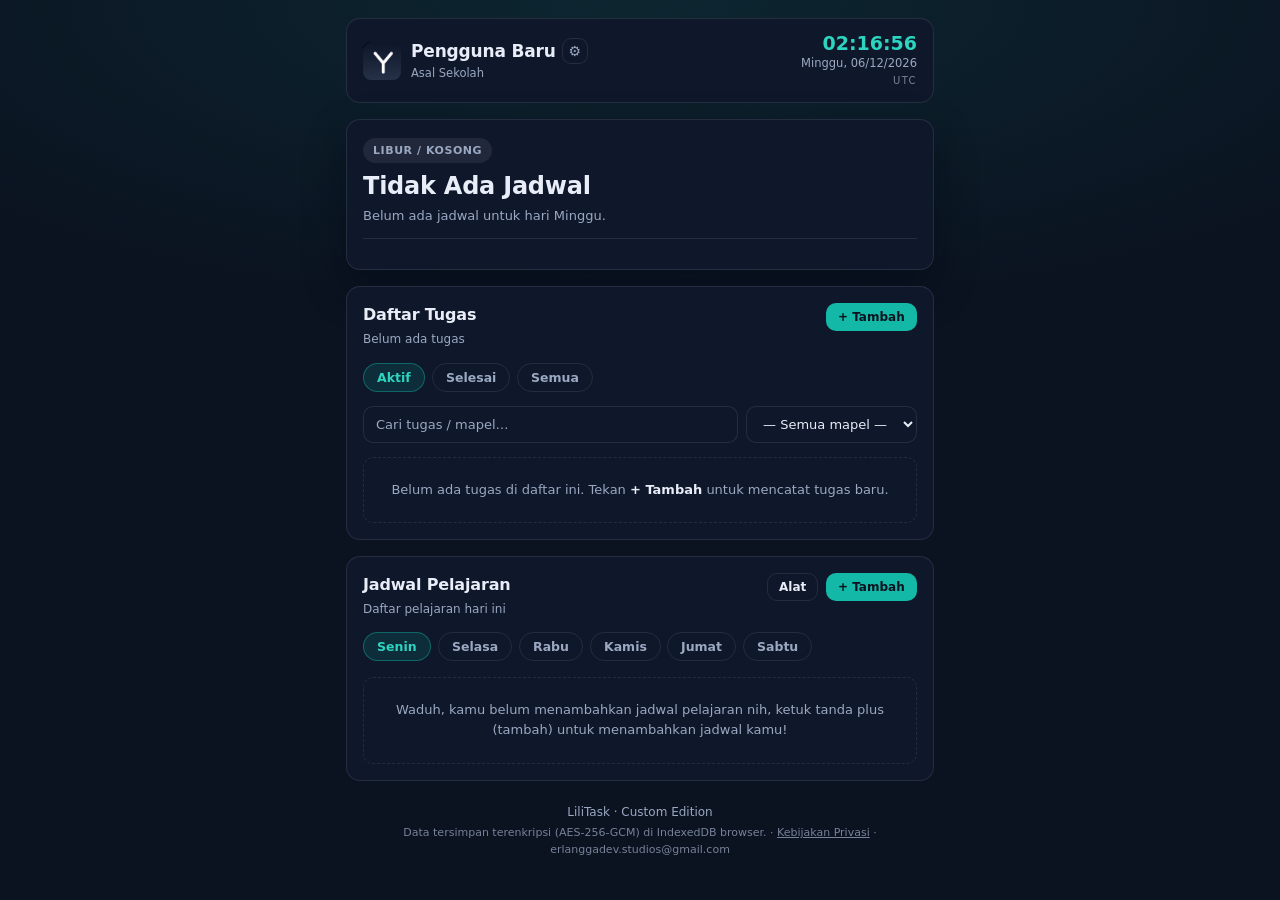
==== index.html @ 2e94e80c "Tema & ikon kustom: fix stacking wallpaper, race editor crop, simpan dim; kontak email resmi - Wallp" ====
<!DOCTYPE html>
<html lang="id">
  <head>
    <meta charset="UTF-8" />
    <meta name="viewport" content="width=device-width, initial-scale=1.0" />
    <meta name="theme-color" content="#0f172a" />
    <meta http-equiv="Content-Security-Policy" content="default-src 'self'; script-src 'self'; style-src 'self' 'unsafe-inline' https://fonts.googleapis.com; font-src https://fonts.gstatic.com; img-src 'self' data: blob:; connect-src 'self' https://generativelanguage.googleapis.com https://worldtimeapi.org; base-uri 'self'; form-action 'none'; frame-ancestors 'none'; object-src 'none'; upgrade-insecure-requests" />
    <title>YourTask — Aplikasi Jadwal & Tugas</title>
    <meta
      name="description"
      content="YourTask: aplikasi jadwal pelajaran dan pencatat tugas dengan deteksi KBM real-time WIB dan sinkronisasi deadline otomatis."
    />
    <link rel="preconnect" href="https://fonts.googleapis.com" />
    <link rel="preconnect" href="https://fonts.gstatic.com" crossorigin />
    <link
      href="https://fonts.googleapis.com/css2?family=Plus+Jakarta+Sans:wght@500;600;700;800&family=Inter:wght@400;500;600&display=swap"
      rel="stylesheet"
    />
    <link rel="stylesheet" href="style.css" />
    <link rel="icon" type="image/png" href="icon.png" />
    <link rel="shortcut icon" type="image/png" href="icon.png" />
    <link rel="apple-touch-icon" href="icon.png" />
    <link rel="manifest" href="manifest.json" />
    <meta property="og:type" content="website" />
    <meta property="og:site_name" content="YourTask" />
    <meta property="og:title" content="YourTask — Jadwal & Tugas Sekolah" />
    <meta property="og:description" content="Jadwal pelajaran, countdown KBM real-time, alarm deadline otomatis. Data terenkripsi di perangkatmu — tanpa akun, tanpa iklan." />
    <meta property="og:url" content="https://ryzenrfor-spec.github.io/YourTask/" />
    <meta property="og:image" content="https://ryzenrfor-spec.github.io/YourTask/icon-512.png" />
    <meta name="twitter:card" content="summary" />
    <meta name="apple-mobile-web-app-capable" content="yes" />
    <meta name="apple-mobile-web-app-status-bar-style" content="black-translucent" />
    <meta name="apple-mobile-web-app-title" content="YourTask" />
    
  </head>
  <body>
    <!-- Layer wallpaper kustom (tema) — paling belakang, di bawah seluruh UI -->
    <div id="wallpaper-layer" aria-hidden="true"></div>
    <div class="app-shell">
      <!-- ============ HEADER ============ -->
      <header class="app-header">
        <div class="brand">
          <img src="icon.png" alt="Logo" id="brand-icon" class="brand-mark" style="object-fit: cover; border-radius: 8px;" />
          <div class="brand-text">
            <div style="display: flex; align-items: center; gap: 6px;">
              <h1 id="display-username">Memuat...</h1>
              <button id="btn-edit-user" class="icon-btn" style="width: 26px; height: 26px; font-size: 14px;" aria-label="Edit Profil">⚙️</button>
            </div>
            <p id="display-sekolah">Asal Sekolah</p>
          </div>
        </div>
        <div class="clock" aria-live="polite">
          <span id="jam-realtime" class="clock-time">--:--:--</span>
          <span id="hari-realtime" class="clock-day">Memuat&hellip;</span>
          <span class="clock-zone" id="clock-zone">WIB</span>
        </div>
      </header>

      <main>
        <!-- ============ STATUS KBM ============ -->
        <section id="card-status" class="status-card" aria-labelledby="status-label">
          <div class="status-top">
            <span id="status-label" class="status-badge">Status KBM</span>
            <span id="status-jam-ke" class="status-jamke"></span>
          </div>
          <h2 id="status-mapel" class="status-mapel">Memuat status&hellip;</h2>
          <p id="status-detail" class="status-detail">Menyinkronkan waktu&hellip;</p>
          <div class="progress-wrap" id="progress-wrap" hidden>
            <div class="progress-track"><div class="progress-fill" id="progress-fill"></div></div>
            <span class="progress-text" id="progress-text"></span>
          </div>
          <p id="status-berikutnya" class="status-next"></p>
        </section>

        <!-- ============ NOTIFIKASI DEADLINE 24 JAM ============ -->
        <section id="banner-notifikasi" class="alert-banner" role="status" hidden>
          <span class="alert-icon" aria-hidden="true">!</span>
          <div class="alert-body">
            <strong>Deadline mendekat <span style="white-space:nowrap;">(&lt;&nbsp;24&nbsp;jam)</span></strong>
            <p id="banner-teks"></p>
          </div>
          <button type="button" id="btn-izin-notif" class="btn btn-ghost btn-sm">Aktifkan Notifikasi</button>
        </section>

        <!-- ============ PERINGATAN KONTEKS TIDAK AMAN (HTTP) ============ -->
        <section id="banner-insecure" class="alert-banner" role="alert" hidden>
          <span class="alert-icon" aria-hidden="true">!</span>
          <div class="alert-body">
            <strong>Koneksi tidak aman (HTTP)</strong>
            <p>Enkripsi data &amp; notifikasi latar belakang butuh HTTPS. Buka lewat https:// agar data tetap terlindungi.</p>
          </div>
        </section>

        <!-- ============ TUGAS ============ -->
        <section class="panel" aria-labelledby="judul-tugas">
          <div class="panel-head">
            <div>
              <h2 id="judul-tugas">Daftar Tugas</h2>
              <p id="ringkasan-tugas" class="panel-sub">Belum ada tugas</p>
            </div>
            <button type="button" id="btn-buka-modal" class="btn btn-primary btn-sm">+ Tambah</button>
          </div>
          <div class="filter-row" role="group" aria-label="Filter tugas">
            <button type="button" class="chip is-active" data-filter="aktif">Aktif</button>
            <button type="button" class="chip" data-filter="selesai">Selesai</button>
            <button type="button" class="chip" data-filter="semua">Semua</button>
          </div>
          <div class="filter-row" style="margin-top: 8px; gap: 8px;">
            <input type="search" id="cari-tugas" placeholder="Cari tugas / mapel…" style="flex: 1; min-width: 0;" />
            <select id="filter-mapel" style="flex: 0 0 auto; max-width: 45%;">
              <option value="semua">— Semua mapel —</option>
            </select>
          </div>
          <ul id="daftar-tugas" class="task-list"></ul>
          <p id="tugas-kosong" class="empty-state">Belum ada tugas di daftar ini. Tekan <strong>+ Tambah</strong> untuk mencatat tugas baru.</p>
        </section>

        <!-- ============ JADWAL HARI INI ============ -->
        <section class="panel" aria-labelledby="judul-jadwal">
          <div class="panel-head">
            <div>
              <h2 id="judul-jadwal">Jadwal Pelajaran</h2>
              <p class="panel-sub">Daftar pelajaran hari ini</p>
            </div>
            <button type="button" id="btn-tambah-jadwal" class="btn btn-primary btn-sm">+ Tambah</button>
          </div>
          <div class="day-tabs" id="tab-hari" role="tablist" aria-label="Pilih hari"></div>
          <ul id="daftar-jadwal" class="schedule-list"></ul>
          
          <p id="jadwal-kosong" class="empty-state" hidden>
            Waduh, kamu belum menambahkan jadwal pelajaran nih, ketuk tanda plus (tambah) untuk menambahkan jadwal kamu!
          </p>
        </section>
      </main>

      <footer class="app-footer">
        <p>LiliTask &middot; Custom Edition</p>
        <p class="footer-sub">Data tersimpan terenkripsi (AES-256-GCM) di IndexedDB browser. · <a href="privacy.html" style="color:inherit;">Kebijakan Privasi</a> · erlanggadev.studios@gmail.com</p>
      </footer>
    </div>

    <!-- ============ MODAL TAMBAH / EDIT TUGAS ============ -->
    <div class="modal-overlay" id="modal-overlay" hidden role="dialog" aria-modal="true">
      <div class="modal" role="document">
        <div class="modal-head">
          <h2 id="modal-title">Tambah Tugas</h2>
          <button type="button" id="btn-tutup-modal" class="icon-btn">&times;</button>
        </div>
        <form id="form-tugas" novalidate>
          <div class="field">
            <label for="input-mapel">Mata Pelajaran</label>
            <select id="input-mapel" name="mapel" required>
              <option value="">— Pilih mata pelajaran —</option>
            </select>
            <p class="hint">Deadline dihitung otomatis dari jadwal berdasarkan mapel ini.</p>
          </div>
          <div class="field">
            <label for="input-detail">Detail Tugas</label>
            <input type="text" id="input-detail" maxlength="140" placeholder="Contoh: Halaman 45 nomor 1-10" required />
          </div>
          <div class="field">
            <label for="input-berulang">Pengulangan</label>
            <select id="input-berulang">
              <option value="tidak">Tidak berulang</option>
              <option value="mingguan">Berulang mingguan</option>
              <option value="hari_ini">Hanya hari ini</option>
            </select>
            <p class="hint">Mingguan: saat ditandai selesai, deadline otomatis pindah ke pekan berikutnya.</p>
          </div>
          <div class="field">
            <span class="label-static">Deadline (otomatis)</span>
            <div class="deadline-preview" id="preview-deadline">Pilih mapel untuk melihat deadline.</div>
          </div>
          <p id="form-error" class="form-error" role="alert" hidden></p>
          <div class="modal-actions">
            <button type="button" id="btn-batal" class="btn btn-ghost">Batal</button>
            <button type="submit" id="btn-submit-tugas" class="btn btn-primary">Simpan Tugas</button>
          </div>
        </form>
      </div>
    </div>

    <!-- ============ MODAL EDIT PROFIL & PENGATURAN ============ -->
    <div class="modal-overlay" id="modal-profil" hidden>
      <div class="modal">
          <div class="modal-head">
              <h2>Profil & Pengaturan</h2>
              <button type="button" id="btn-tutup-profil" class="icon-btn">&times;</button>
          </div>
          <form id="form-profil">
              <div class="field">
                  <label for="input-username">Nama Pengguna</label>
                  <input type="text" id="input-username" required />
              </div>
              <div class="field">
                  <label for="input-sekolah">Asal Sekolah</label>
                  <input type="text" id="input-sekolah" required />
              </div>
              <div class="field">
                  <label for="input-timezone">Zona Waktu (jadwal sekolah)</label>
                  <select id="input-timezone">
                      <option value="auto">Otomatis (ikuti perangkat)</option>
                      <option value="Asia/Jakarta">Asia/Jakarta (WIB)</option>
                      <option value="Asia/Pontianak">Asia/Pontianak (WIB)</option>
                      <option value="Asia/Makassar">Asia/Makassar (WITA)</option>
                      <option value="Asia/Jayapura">Asia/Jayapura (WIT)</option>
                      <option value="Asia/Kuala_Lumpur">Asia/Kuala_Lumpur</option>
                      <option value="Asia/Singapore">Asia/Singapore</option>
                      <option value="Asia/Bangkok">Asia/Bangkok</option>
                      <option value="Asia/Manila">Asia/Manila</option>
                      <option value="Asia/Kolkata">Asia/Kolkata</option>
                      <option value="Asia/Dubai">Asia/Dubai</option>
                      <option value="Asia/Tokyo">Asia/Tokyo</option>
                      <option value="Asia/Seoul">Asia/Seoul</option>
                      <option value="Asia/Shanghai">Asia/Shanghai</option>
                      <option value="Australia/Sydney">Australia/Sydney</option>
                      <option value="Europe/London">Europe/London</option>
                      <option value="Europe/Berlin">Europe/Berlin</option>
                      <option value="America/New_York">America/New_York</option>
                      <option value="America/Los_Angeles">America/Los_Angeles</option>
                      <option value="UTC">UTC</option>
                  </select>
                  <p class="hint">Menentukan jam masuk, status KBM &amp; deadline. "Otomatis" memakai zona perangkatmu.</p>
              </div>
            
            <hr style="border: 0; border-top: 1px dashed var(--line); margin: 20px 0 10px;">
            
            <div class="field">
              <label>Tema — Wallpaper</label>
              <div id="tema-preset-grid" class="preset-grid" style="margin-bottom: 8px;"></div>
              <button type="button" id="btn-tema-galeri" class="btn btn-ghost" style="width: 100%; height: 38px; font-size: 12px; margin-top: 4px;">🖼️ Dari Galeri…</button>
              <input type="file" id="input-tema-galeri" accept="image/*" style="display: none;">
              <div id="tema-editor-wrap" hidden style="margin-top: 10px;">
                <div id="tema-crop-stage" class="crop-stage"><img class="crop-img" alt=""></div>
                <div class="crop-actions">
                  <input type="range" id="tema-zoom-range" min="100" max="400" value="100" aria-label="Zoom wallpaper">
                  <button type="button" id="tema-dim-turun" class="theme-mini-btn">Gelap −</button>
                  <button type="button" id="tema-dim-naik" class="theme-mini-btn">Gelap +</button>
                </div>
                <div style="display: flex; gap: 8px; margin-top: 8px;">
                  <button type="button" id="tema-terapkan" class="btn btn-primary" style="flex: 1; height: 38px; font-size: 13px;">Terapkan Wallpaper</button>
                  <button type="button" id="tema-batal" class="btn btn-ghost" style="height: 38px; font-size: 13px;">Batal</button>
                </div>
              </div>
            </div>
            
            <div class="field">
              <label>Tema — Warna Aksen</label>
              <div style="display: flex; gap: 8px; align-items: center;">
                <div id="tema-warna-grid" class="preset-grid" style="flex: 1; grid-template-columns: repeat(5, 1fr);"></div>
              </div>
              <label for="tema-warna-input" class="hint" style="display: flex; align-items: center; gap: 8px; margin-top: 8px; cursor: pointer;">
                <input type="color" id="tema-warna-input" value="#14b8a6" style="width: 34px; height: 30px; padding: 0; border: 1px solid var(--line); border-radius: 8px; background: var(--navy-700); cursor: pointer;"> Warna kustom…
              </label>
            </div>

            <div class="field">
              <label>Ikon Aplikasi (dalam app)</label>
              <div class="icon-picker-row">
                <div id="ikon-preview" class="icon-preview">Y</div>
                <div style="flex: 1; min-width: 0;">
                  <label for="input-ikon-galeri" class="theme-mini-btn" style="display: inline-flex; align-items: center; cursor: pointer;">🎨 Pilih Gambar…</label>
                  <input type="file" id="input-ikon-galeri" accept="image/*" style="display: none;">
                  <button type="button" id="btn-ikon-reset" class="theme-mini-btn danger" style="margin-left: 6px;">Reset</button>
                </div>
              </div>
              <div id="ikon-editor-wrap" hidden style="margin-top: 10px;">
                <div id="ikon-crop-stage" class="crop-stage crop-square"><img class="crop-img" alt=""></div>
                <div class="crop-actions">
                  <input type="range" id="ikon-zoom-range" min="100" max="400" value="100" aria-label="Zoom ikon">
                </div>
                <div style="display: flex; gap: 8px; margin-top: 8px;">
                  <button type="button" id="ikon-terapkan" class="btn btn-primary" style="flex: 1; height: 38px; font-size: 13px;">Terapkan Ikon</button>
                  <button type="button" id="ikon-batal" class="btn btn-ghost" style="height: 38px; font-size: 13px;">Batal</button>
                </div>
              </div>
              <p class="hint" style="margin-top: 8px;">Ikon ini tampil di header dalam app (ikon launcher HP mengikuti instalasi).</p>
            </div>

            <hr style="border: 0; border-top: 1px dashed var(--line); margin: 20px 0 10px;">
            
            <div class="field" style="margin-bottom: 0;">
                <label>Data Aplikasi (Backup/Restore)</label>
                  <div style="display: flex; gap: 10px; margin-top: 6px;">
                      <button type="button" id="btn-backup-data" class="btn btn-ghost" style="flex: 1; font-size: 12px; height: 38px;">📥 Backup</button>
                      <label for="input-restore-data" class="btn btn-ghost" style="flex: 1; font-size: 12px; height: 38px; text-align: center; cursor: pointer; margin: 0; display: inline-flex; align-items: center; justify-content: center;">📤 Restore</label>
                      <input type="file" id="input-restore-data" accept=".json" style="display: none;">
                  </div>
                  <input type="text" id="input-backup-nama" maxlength="60" placeholder="Nama file (opsional) — kosongkan = otomatis tanggal" style="width: 100%; margin-top: 10px;" />
                  <p class="hint" style="margin-top: 8px;">Backup jadwal dan tugasmu dalam format .json</p>
              </div>

              <div class="field" style="margin-top: 14px;">
                  <label>Zona Berbahaya</label>
                  <button type="button" id="btn-hapus-jadwal" class="btn btn-ghost" style="width: 100%; height: 38px; font-size: 12px; color: #fda4a4; border-color: rgba(253, 164, 164, 0.4);">🗑️ Hapus Semua Data Jadwal</button>
                  <p class="hint" style="margin-top: 8px;">Menghapus seluruh jadwal (semua hari). Tugas tidak ikut terhapus.</p>
              </div>

              <div class="modal-actions" style="margin-top: 24px;">
                  <button type="button" id="btn-batal-profil" class="btn btn-ghost">Batal</button>
                  <button type="submit" class="btn btn-primary">Simpan Profil</button>
              </div>
          </form>
      </div>
    </div>

    <!-- ============ MODAL TAMBAH JADWAL ============ -->
    <div class="modal-overlay" id="modal-jadwal-form" hidden>
      <div class="modal">
          <div class="modal-head">
              <h2>Tambah Jadwal</h2>
              <button type="button" id="btn-tutup-jadwal" class="icon-btn">&times;</button>
          </div>
          <form id="form-tambah-jadwal">
              <div class="field">
                  <label for="input-jadwal-hari">Hari</label>
                  <select id="input-jadwal-hari" required>
                      <option value="0">Minggu</option>
                      <option value="1">Senin</option>
                      <option value="2">Selasa</option>
                      <option value="3">Rabu</option>
                      <option value="4">Kamis</option>
                      <option value="5">Jumat</option>
                      <option value="6">Sabtu</option>
                  </select>
              </div>
              <div style="display: flex; gap: 10px; margin-bottom: 14px;">
                  <div class="field" style="flex: 1; margin-bottom: 0;">
                      <label for="input-jadwal-mulai">Mulai (WIB)</label>
                      <input type="time" id="input-jadwal-mulai" required />
                  </div>
                  <div class="field" style="flex: 1; margin-bottom: 0;">
                      <label for="input-jadwal-selesai">Selesai (WIB)</label>
                      <input type="time" id="input-jadwal-selesai" required />
                  </div>
              </div>
              <div class="field">
                  <label for="input-jadwal-mapel">Mata Pelajaran / Kegiatan</label>
                  <input type="text" id="input-jadwal-mapel" placeholder="Contoh: Matematika" required />
              </div>
              <div class="field">
                  <label for="input-jadwal-tipe">Tipe</label>
                  <select id="input-jadwal-tipe" required>
                      <option value="pelajaran">Pelajaran</option>
                      <option value="istirahat">Istirahat</option>
                      <option value="upacara">Upacara</option>
                      <option value="berseri">Lainnya</option>
                  </select>
              </div>
              <div class="field">
                  <label for="input-jadwal-jamke">Urutan Jam Pelajaran (Jam Ke-)</label>
                  <select id="input-jadwal-jamke" required>
                      <option value="">— Pilih Jam Ke (1-25) —</option>
                  </select>
                  <p class="hint">Range 1-25, wajib diisi, tidak boleh 0 atau duplikat di hari yang sama.</p>
              </div>
              <div class="modal-actions">
                  <button type="button" id="btn-batal-jadwal" class="btn btn-ghost">Batal</button>
                  <button type="submit" class="btn btn-primary">Simpan Jadwal</button>
              </div>
          </form>
      </div>
    </div>

    <!-- ============ MODAL AKSI JADWAL (EDIT / DELETE) ============ -->
    <div class="modal-overlay" id="modal-jadwal-aksi" hidden>
      <div class="modal" style="max-width: 320px;">
        <div class="modal-head">
          <h2>Pilih Aksi Jadwal</h2>
          <button type="button" id="btn-tutup-aksi" class="icon-btn">&times;</button>
        </div>
        <div style="display: flex; flex-direction: column; gap: 10px;">
          <button type="button" id="btn-aksi-edit" class="btn btn-ghost" style="justify-content: flex-start; padding: 12px 16px;">✏️ Edit Jadwal</button>
          <button type="button" id="btn-aksi-hapus" class="btn btn-ghost" style="justify-content: flex-start; padding: 12px 16px; color: #fda4a4; border-color: rgba(253, 164, 164, 0.4);">🗑️ Delete</button>
        </div>
      </div>
    </div>

    <!-- ============ MODAL EDIT JADWAL ============ -->
    <div class="modal-overlay" id="modal-jadwal-edit" hidden>
      <div class="modal">
          <div class="modal-head">
              <h2>Edit Jadwal</h2>
              <button type="button" id="btn-tutup-edit-jadwal" class="icon-btn">&times;</button>
          </div>
          <form id="form-edit-jadwal">
              <div style="display: flex; gap: 10px; margin-bottom: 14px;">
                  <div class="field" style="flex: 1; margin-bottom: 0;">
                      <label for="input-edit-mulai">Mulai (WIB)</label>
                      <input type="time" id="input-edit-mulai" required />
                  </div>
                  <div class="field" style="flex: 1; margin-bottom: 0;">
                      <label for="input-edit-selesai">Selesai (WIB)</label>
                      <input type="time" id="input-edit-selesai" required />
                  </div>
              </div>
              <div class="field">
                  <label for="input-edit-mapel">Mata Pelajaran / Kegiatan</label>
                  <input type="text" id="input-edit-mapel" placeholder="Contoh: Matematika" required />
              </div>
              <div class="field">
                  <label for="input-edit-tipe">Tipe</label>
                  <select id="input-edit-tipe" required>
                      <option value="pelajaran">Pelajaran</option>
                      <option value="istirahat">Istirahat</option>
                      <option value="upacara">Upacara</option>
                      <option value="berseri">Lainnya</option>
                  </select>
              </div>
              <div class="field">
                  <label for="input-edit-jamke">Urutan Jam Pelajaran (Jam Ke-)</label>
                  <select id="input-edit-jamke" required>
                      <option value="">— Pilih Jam Ke (1-100) —</option>
                  </select>
                  <p class="hint">Range 1-100, wajib diisi, tidak boleh 0 atau duplikat di hari yang sama.</p>
              </div>
              <div class="modal-actions">
                  <button type="button" id="btn-batal-edit-jadwal" class="btn btn-ghost">Batal</button>
                  <button type="submit" class="btn btn-primary">Simpan Perubahan</button>
              </div>
          </form>
      </div>
    </div>

    <div id="toast" class="toast" role="status" aria-live="polite" hidden></div>

    <script src="script.js"></script>
  </body>
</html>
---- style.css ----
:root {
  --navy-900: #0b1220; --navy-800: #0f172a; --navy-700: #16203a; --navy-600: #1e2a47;
  --teal-500: rgb(var(--accent-rgb)); --teal-400: #2dd4bf; --teal-soft: rgba(var(--accent-rgb), 0.14);
  --amber-500: #f59e0b; --amber-soft: rgba(245, 158, 11, 0.14);
  --accent-rgb: 20, 184, 166; /* aksen kustom (RGB) — di-override lewat tema */
  --text: #e8edf7; --text-muted: #9aa8c2; --line: rgba(232, 237, 247, 0.1);
  --radius: 14px; --radius-sm: 10px; --shadow: 0 18px 40px rgba(3, 7, 18, 0.45);
  --font-heading: "Plus Jakarta Sans", system-ui, sans-serif;
  --font-body: "Inter", system-ui, -apple-system, sans-serif;
  color-scheme: dark;
}
*, *::before, *::after { box-sizing: border-box; }
[hidden] { display: none !important; }
html { background-color: var(--navy-900); -webkit-text-size-adjust: 100%; }
body {
  margin: 0; padding: 0; min-height: 100vh;
  background-color: var(--navy-900);
  background-image: radial-gradient(120% 60% at 50% 0%, rgba(var(--accent-rgb), 0.12) 0%, rgba(11, 18, 32, 0) 60%);
  color: var(--text); font-family: var(--font-body); font-size: 15px; line-height: 1.55;
}
h1, h2, h3 { font-family: var(--font-heading); margin: 0; letter-spacing: -0.01em; }
button { font-family: inherit; }
.sr-only { position: absolute; width: 1px; height: 1px; padding: 0; margin: -1px; overflow: hidden; clip: rect(0, 0, 0, 0); white-space: nowrap; border: 0; }

.app-shell { width: 100%; max-width: 620px; margin: 0 auto; padding: 18px 16px 40px; display: flex; flex-direction: column; gap: 16px; }
main { display: flex; flex-direction: column; gap: 16px; }

.app-header { display: flex; align-items: center; justify-content: space-between; gap: 12px; padding: 14px 16px; background-color: var(--navy-800); border: 1px solid var(--line); border-radius: var(--radius); }
.brand { display: flex; align-items: center; gap: 10px; min-width: 0; }
.brand-mark { width: 38px; height: 38px; flex-shrink: 0; border-radius: 11px; object-fit: cover; }
.brand-text { min-width: 0; }
.brand-text h1 { font-size: 17px; font-weight: 800; }
.brand-text p { margin: 1px 0 0; font-size: 11.5px; color: var(--text-muted); white-space: nowrap; overflow: hidden; text-overflow: ellipsis; }

.clock { display: flex; flex-direction: column; align-items: flex-end; flex-shrink: 0; }
.clock-time { font-family: var(--font-heading); font-size: 19px; font-weight: 700; font-variant-numeric: tabular-nums; color: var(--teal-400); line-height: 1.15; }
.clock-day { font-size: 11.5px; color: var(--text-muted); }
.clock-zone { font-size: 10px; letter-spacing: 0.14em; color: var(--text-muted); opacity: 0.75; }

.status-card { padding: 18px 16px; border-radius: var(--radius); border: 1px solid var(--line); background-color: var(--navy-800); box-shadow: var(--shadow); transition: border-color 0.25s ease, background-color 0.25s ease; }
.status-card.is-active { border-color: rgba(var(--accent-rgb), 0.4); background-color: var(--navy-700); }
.status-top { display: flex; align-items: center; justify-content: space-between; gap: 10px; margin-bottom: 8px; }
.status-badge { display: inline-flex; align-items: center; gap: 7px; padding: 4px 10px; border-radius: 999px; background-color: rgba(232, 237, 247, 0.08); color: var(--text-muted); font-size: 11px; font-weight: 600; letter-spacing: 0.05em; text-transform: uppercase; }
.status-card.is-active .status-badge { background-color: var(--teal-soft); color: var(--teal-400); }
.status-card.is-active .status-badge::before { content: ""; width: 7px; height: 7px; border-radius: 50%; background-color: var(--teal-400); animation: pulse-dot 1.6s ease-in-out infinite; }
@keyframes pulse-dot { 0%, 100% { opacity: 1; transform: scale(1); } 50% { opacity: 0.35; transform: scale(0.75); } }
.status-jamke { font-size: 11.5px; color: var(--text-muted); font-variant-numeric: tabular-nums; }
.status-mapel { font-size: 24px; font-weight: 800; line-height: 1.25; text-wrap: balance; }
.status-detail { margin: 5px 0 0; font-size: 13px; color: var(--text-muted); }
.progress-wrap { margin-top: 14px; display: flex; align-items: center; gap: 10px; }
.progress-track { flex: 1; height: 6px; border-radius: 999px; background-color: rgba(232, 237, 247, 0.1); overflow: hidden; }
.progress-fill { height: 100%; width: 0%; border-radius: 999px; background-color: var(--teal-500); transition: width 0.6s ease; }
.progress-text { font-size: 11.5px; color: var(--text-muted); font-variant-numeric: tabular-nums; flex-shrink: 0; }
.status-next { margin: 12px 0 0; padding-top: 12px; border-top: 1px solid var(--line); font-size: 12.5px; color: var(--text-muted); }
.status-next strong { color: var(--text); font-weight: 600; }

.alert-banner { display: flex; align-items: center; gap: 12px; padding: 13px 14px; border-radius: var(--radius); border: 1px solid rgba(245, 158, 11, 0.36); background-color: var(--amber-soft); }
.alert-icon { width: 26px; height: 26px; flex-shrink: 0; display: flex; align-items: center; justify-content: center; border-radius: 50%; background-color: var(--amber-500); color: var(--navy-900); font-family: var(--font-heading); font-weight: 800; font-size: 15px; }
.alert-body { flex: 1; min-width: 0; }
.alert-body strong { display: block; font-size: 13px; color: var(--amber-500); }
.alert-body p { margin: 2px 0 0; font-size: 12.5px; color: var(--text); }

.panel { padding: 16px; border-radius: var(--radius); border: 1px solid var(--line); background-color: var(--navy-800); }
.panel-head { display: flex; align-items: flex-start; justify-content: space-between; gap: 12px; margin-bottom: 14px; }
.panel-head h2 { font-size: 16px; font-weight: 700; }
.panel-sub { margin: 2px 0 0; font-size: 12px; color: var(--text-muted); }
.panel-head-actions { display: flex; align-items: center; gap: 8px; flex-shrink: 0; }

.btn { display: inline-flex; align-items: center; justify-content: center; gap: 6px; padding: 9px 15px; border: 1px solid transparent; border-radius: var(--radius-sm); font-size: 13.5px; font-weight: 600; cursor: pointer; transition: transform 0.12s ease, background-color 0.18s ease, border-color 0.18s ease, color 0.18s ease; white-space: nowrap; }
.btn:active { transform: scale(0.97); }
.btn-primary { background-color: var(--teal-500); color: var(--navy-900); }
.btn-primary:hover { background-color: var(--teal-400); }
.btn-ghost { background-color: transparent; border-color: var(--line); color: var(--text); }
.btn-ghost:hover { background-color: rgba(232, 237, 247, 0.07); }
.btn-sm { padding: 6px 11px; font-size: 12px; }
.icon-btn { width: 32px; height: 32px; display: flex; align-items: center; justify-content: center; border: 1px solid var(--line); border-radius: 9px; background-color: transparent; color: var(--text-muted); font-size: 20px; line-height: 1; cursor: pointer; transition: color 0.18s ease, border-color 0.18s ease; }
.icon-btn:hover { color: var(--text); border-color: rgba(232, 237, 247, 0.28); }

.filter-row { display: flex; gap: 7px; margin-bottom: 14px; flex-wrap: wrap; }
.chip { padding: 6px 13px; border-radius: 999px; border: 1px solid var(--line); background-color: transparent; color: var(--text-muted); font-size: 12.5px; font-weight: 600; cursor: pointer; transition: all 0.18s ease; }
.chip:hover { color: var(--text); }
.chip.is-active { background-color: var(--teal-soft); border-color: rgba(var(--accent-rgb), 0.42); color: var(--teal-400); }

.task-list { list-style: none; margin: 0; padding: 0; display: flex; flex-direction: column; gap: 10px; }
.task-item { display: flex; align-items: flex-start; gap: 12px; padding: 13px; border-radius: var(--radius-sm); border: 1px solid var(--line); background-color: var(--navy-700); transition: opacity 0.4s ease, background-color 0.4s ease, border-color 0.4s ease; }
.task-item.is-urgent { border-color: rgba(245, 158, 11, 0.42); background-color: rgba(245, 158, 11, 0.07); }
.task-item.is-done { opacity: 0.5; background-color: rgba(232, 237, 247, 0.03); border-color: var(--line); }
.task-check { width: 24px; height: 24px; flex-shrink: 0; margin-top: 1px; display: flex; align-items: center; justify-content: center; border: 2px solid rgba(232, 237, 247, 0.34); border-radius: 50%; background-color: transparent; color: var(--navy-900); font-size: 13px; line-height: 1; cursor: pointer; transition: background-color 0.25s ease, border-color 0.25s ease, transform 0.18s ease; }
.task-check:hover { border-color: var(--teal-400); transform: scale(1.08); }
.task-check .tick { opacity: 0; transform: scale(0.4); transition: opacity 0.2s ease 0.05s, transform 0.2s ease 0.05s; font-weight: 700; }
.task-item.is-done .task-check { background-color: var(--teal-500); border-color: var(--teal-500); }
.task-item.is-done .task-check .tick { opacity: 1; transform: scale(1); }
.task-body { flex: 1; min-width: 0; }
.task-mapel { display: block; font-family: var(--font-heading); font-size: 14.5px; font-weight: 700; position: relative; width: fit-content; max-width: 100%; }
.task-detail { display: block; margin-top: 2px; font-size: 12.5px; color: var(--text-muted); position: relative; width: fit-content; max-width: 100%; word-break: break-word; }
.task-mapel::after, .task-detail::after { content: ""; position: absolute; left: 0; top: 52%; height: 1.6px; width: 100%; background-color: currentColor; transform: scaleX(0); transform-origin: left center; transition: transform 0.45s cubic-bezier(0.65, 0, 0.35, 1); pointer-events: none; }
.task-item.is-done .task-mapel::after, .task-item.is-done .task-detail::after { transform: scaleX(1); }
.task-item.is-done .task-detail::after { transition-delay: 0.08s; }
.task-meta { display: flex; align-items: center; gap: 6px; flex-wrap: wrap; margin-top: 8px; }
.tag { display: inline-flex; align-items: center; gap: 5px; padding: 3px 9px; border-radius: 999px; font-size: 11px; font-weight: 600; background-color: rgba(232, 237, 247, 0.08); color: var(--text-muted); white-space: nowrap; }
.tag-deadline { background-color: var(--teal-soft); color: var(--teal-400); }
.tag-urgent { background-color: var(--amber-500); color: var(--navy-900); }
.tag-done { background-color: rgba(var(--accent-rgb), 0.16); color: var(--teal-400); }
.task-delete { flex-shrink: 0; align-self: flex-start; padding: 5px 10px; border-radius: 8px; border: 1px solid var(--line); background-color: transparent; color: var(--text-muted); font-size: 11.5px; font-weight: 600; cursor: pointer; transition: color 0.18s ease, border-color 0.18s ease, background-color 0.18s ease; }
.task-delete:hover { color: #fda4a4; border-color: rgba(253, 164, 164, 0.45); background-color: rgba(253, 164, 164, 0.09); }

.empty-state { margin: 0; padding: 22px 14px; text-align: center; font-size: 13px; color: var(--text-muted); border: 1px dashed var(--line); border-radius: var(--radius-sm); }
.empty-state strong { color: var(--text); }

.day-tabs { display: flex; gap: 7px; margin-bottom: 14px; overflow-x: auto; padding-bottom: 2px; scrollbar-width: none; }
.day-tabs::-webkit-scrollbar { display: none; }
.schedule-list { list-style: none; margin: 0; padding: 0; display: flex; flex-direction: column; gap: 6px; }
.schedule-row { display: flex; align-items: center; gap: 12px; padding: 10px 12px; border-radius: var(--radius-sm); border: 1px solid transparent; background-color: rgba(232, 237, 247, 0.035); }
.schedule-row.is-now { border-color: rgba(var(--accent-rgb), 0.45); background-color: var(--teal-soft); }
.schedule-row.is-break { background-color: transparent; border-style: dashed; border-color: var(--line); }
.schedule-jam { width: 26px; flex-shrink: 0; text-align: center; font-family: var(--font-heading); font-size: 12px; font-weight: 700; color: var(--text-muted); font-variant-numeric: tabular-nums; }
.schedule-time { width: 90px; flex-shrink: 0; font-size: 12px; color: var(--text-muted); font-variant-numeric: tabular-nums; }
.schedule-mapel { flex: 1; min-width: 0; font-size: 13.5px; font-weight: 600; overflow: hidden; text-overflow: ellipsis; white-space: nowrap; }
.schedule-row.is-break .schedule-mapel, .schedule-row.is-break .schedule-time { color: var(--text-muted); font-weight: 500; font-style: italic; }
.schedule-now-tag { flex-shrink: 0; font-size: 10px; font-weight: 700; letter-spacing: 0.06em; text-transform: uppercase; color: var(--teal-400); }

.modal-overlay { position: fixed; inset: 0; z-index: 50; display: flex; align-items: flex-end; justify-content: center; padding: 16px; background-color: rgba(3, 7, 18, 0.7); backdrop-filter: blur(3px); animation: fade-in 0.3s ease; }
@media (min-width: 640px) { .modal-overlay { align-items: center; } }
@keyframes fade-in { from { opacity: 0; } to { opacity: 1; } }
.modal { width: 100%; max-width: 440px; padding: 18px; border-radius: 18px; border: 1px solid var(--line); background-color: var(--navy-800); box-shadow: var(--shadow); animation: slide-up 0.45s cubic-bezier(0.16, 1, 0.3, 1); max-height: min(88vh, 760px); overflow-y: auto; -webkit-overflow-scrolling: touch; }
@keyframes slide-up { from { opacity: 0; transform: translateY(18px); } to { opacity: 1; transform: translateY(0); } }
.modal-head { display: flex; align-items: center; justify-content: space-between; gap: 10px; margin-bottom: 16px; }
.modal-head h2 { font-size: 17px; font-weight: 700; }
.field { display: flex; flex-direction: column; gap: 6px; margin-bottom: 14px; }
.field label, .label-static { font-size: 12.5px; font-weight: 600; color: var(--text-muted); }
.field select, .field input[type="text"], .field input[type="time"] { width: 100%; padding: 11px 12px; border-radius: var(--radius-sm); border: 1px solid var(--line); background-color: var(--navy-700); color: var(--text); font-family: inherit; font-size: 14px; appearance: none; }
.field select:focus-visible, .field input[type="text"]:focus-visible, .field input[type="time"]:focus-visible { outline: 2px solid var(--teal-500); outline-offset: 1px; }
.field select { background-image: url("data:image/svg+xml,%3Csvg xmlns='http://www.w3.org/2000/svg' width='14' height='14' viewBox='0 0 24 24' fill='none' stroke='%239aa8c2' stroke-width='2.5' stroke-linecap='round'%3E%3Cpath d='m6 9 6 6 6-6'/%3E%3C/svg%3E"); background-repeat: no-repeat; background-position: right 12px center; padding-right: 34px; }
.hint { margin: 0; font-size: 11.5px; color: var(--text-muted); opacity: 0.85; }
.deadline-preview { padding: 11px 12px; border-radius: var(--radius-sm); border: 1px dashed var(--line); background-color: rgba(var(--accent-rgb), 0.06); font-size: 13px; color: var(--text-muted); }
.deadline-preview.is-filled { border-style: solid; border-color: rgba(var(--accent-rgb), 0.4); color: var(--text); }
.deadline-preview strong { color: var(--teal-400); }
.form-error { margin: 0 0 12px; padding: 9px 11px; border-radius: var(--radius-sm); background-color: rgba(253, 164, 164, 0.1); border: 1px solid rgba(253, 164, 164, 0.35); color: #fda4a4; font-size: 12.5px; }
.modal-actions { display: flex; gap: 9px; margin-top: 4px; }
.modal-actions .btn { flex: 1; }

.toast { position: fixed; left: 50%; bottom: 20px; transform: translateX(-50%); z-index: 60; max-width: calc(100% - 32px); text-align: center; padding: 10px 16px; border-radius: 999px; background-color: var(--navy-700); border: 1px solid var(--line); color: var(--text); font-size: 13px; font-weight: 500; box-shadow: var(--shadow); animation: toast-in 0.24s ease; }
@keyframes toast-in { from { opacity: 0; transform: translate(-50%, 12px); } to { opacity: 1; transform: translate(-50%, 0); } }

.app-footer { text-align: center; padding-top: 6px; }
.app-footer p { margin: 0; font-size: 12px; color: var(--text-muted); }
.footer-sub { margin-top: 3px !important; font-size: 11px !important; opacity: 0.75; }

:focus-visible { outline: 2px solid var(--teal-400); outline-offset: 2px; }
@media (prefers-reduced-motion: reduce) { *, *::before, *::after { animation-duration: 0.001ms !important; transition-duration: 0.001ms !important; } }
@media (max-width: 400px) { .status-mapel { font-size: 21px; } .schedule-time { width: 80px; font-size: 11.5px; } .brand-text p { max-width: 130px; } }

/* ===== Alat Jadwal: petunjuk format (collapsible slide) ===== */
.alat-cara { margin-top: 8px; border: 1px solid var(--line); border-radius: var(--radius-sm); background-color: rgba(var(--accent-rgb), 0.05); overflow: hidden; }
.alat-cara-btn { width: 100%; display: flex; align-items: center; justify-content: space-between; gap: 8px; padding: 10px 12px; border: 0; background: transparent; color: var(--teal-400); font-size: 12.5px; font-weight: 700; cursor: pointer; }
.alat-cara-chev { font-style: normal; transition: transform 0.4s var(--ease-out); }
.alat-cara.is-open .alat-cara-chev { transform: rotate(180deg); }
.alat-cara-body { max-height: 0; opacity: 0; overflow: hidden; transition: max-height 0.5s var(--ease-out), opacity 0.4s ease; }
.alat-cara.is-open .alat-cara-body { max-height: 340px; opacity: 1; }
.alat-cara-body ul { margin: 0; padding: 2px 12px 12px 26px; font-size: 12px; color: var(--text-muted); line-height: 1.65; }
.alat-cara-body li { margin-bottom: 6px; }
.alat-cara-body b { color: var(--text); }
.alat-cara-body code { padding: 1px 5px; border-radius: 6px; background-color: rgba(232, 237, 247, 0.08); color: var(--teal-400); font-size: 11px; }

/* ===== Animasi tombol global (ease-out: cepat → melambat) ===== */
:root { --ease-out: cubic-bezier(0.16, 1, 0.3, 1); }

.btn { will-change: transform; transition: transform 0.35s var(--ease-out), box-shadow 0.35s var(--ease-out), background-color 0.25s ease, border-color 0.25s ease, color 0.25s ease; }
.btn:hover { transform: translateY(-1px); box-shadow: 0 6px 16px rgba(3, 7, 18, 0.35); }
.btn:active { transform: scale(0.97); box-shadow: none; transition-duration: 0.08s; }

/* Kilau primary: lewat perlahan, mendarat halus */
.btn-primary { position: relative; overflow: hidden; }
.btn-primary::after { content: ""; position: absolute; top: 0; left: -80%; width: 50%; height: 100%; background: linear-gradient(105deg, transparent, rgba(255, 255, 255, 0.3), transparent); transform: skewX(-20deg); transition: left 0.55s var(--ease-out); }
.btn-primary:hover::after { left: 130%; }

.icon-btn { transition: color 0.25s ease, border-color 0.25s ease, background-color 0.25s ease, transform 0.35s var(--ease-out); }
.icon-btn:hover { transform: translateY(-1px) rotate(6deg); background-color: rgba(var(--accent-rgb), 0.08); }
.icon-btn:active { transform: scale(0.92); transition-duration: 0.08s; }

.chip { will-change: transform; transition: color 0.25s ease, border-color 0.25s ease, background-color 0.25s ease, transform 0.35s var(--ease-out); }
.chip:hover { transform: translateY(-1px); border-color: rgba(var(--accent-rgb), 0.35); }
.chip:active { transform: scale(0.95); transition-duration: 0.08s; }

/* Aktif: tumbuh mulus sampai berhenti, TANPA mantul */
.chip.is-active { animation: chip-pop 0.45s var(--ease-out); }
@keyframes chip-pop { 0% { transform: scale(0.9); opacity: 0.55; } 100% { transform: scale(1); opacity: 1; } }

/* Fokus keyboard: halo teal biar aksesibel */
.btn:focus-visible, .chip:focus-visible, .icon-btn:focus-visible { outline: none; box-shadow: 0 0 0 2px rgba(var(--accent-rgb), 0.55); }
/* ===== Pencarian & filter tugas ===== */
#cari-tugas, #filter-mapel {
  padding: 9px 12px; border-radius: 10px; border: 1px solid var(--line);
  background-color: var(--navy-800); color: var(--text);
  font-family: var(--font-body); font-size: 13px; outline: none;
  transition: border-color 0.2s ease, box-shadow 0.2s ease;
}
#cari-tugas:focus, #filter-mapel:focus { border-color: rgba(var(--accent-rgb), 0.5); box-shadow: 0 0 0 3px rgba(var(--accent-rgb), 0.12); }
#cari-tugas::placeholder { color: var(--text-muted); }
.task-body { cursor: pointer; }
.tag-repeat { background-color: rgba(96, 165, 250, 0.14); color: #93c5fd; }

/* ===================== TEMA: WALLPAPER & AKSEN KUSTOM ===================== */
/* Layer wallpaper: fixed paling belakang, di bawah seluruh UI. Tidak memancing
   reflow konten karena pointer-events none dan hanya properti visual.
   PENTING: layer dipasang di <html> (bukan body). Sebagai anak html dengan
   z-index:-1, layer tergambar DI ATAS background kanvas html tapi DI BAWAH
   body & konten — sementara sebagai anak body ia tertutup background body.
   body dibuat transparan lewat html.has-wallpaper di bawah. */
html > #wallpaper-layer {
  position: fixed; inset: 0; z-index: -1; display: none;
  background-size: cover; background-position: center; background-repeat: no-repeat;
  transform: scale(var(--wp-zoom, 1)) translate(var(--wp-x, 0%), var(--wp-y, 0%));
  transition: filter 0.3s ease;
  pointer-events: none;
}
#wallpaper-layer::after {
  /* overlay gelap untuk menaikkan kontras teks di atas wallpaper */
  content: ""; position: absolute; inset: 0;
  background-color: rgba(3, 7, 18, calc(var(--wp-dim, 0) / 100));
}

/* --- Editor crop (wallpaper & ikon) --- */
.crop-stage {
  position: relative; width: 100%; aspect-ratio: 16 / 9;
  border-radius: var(--radius-sm); overflow: hidden; touch-action: none;
  background-color: #060b16; background-image:
    linear-gradient(45deg, rgba(232, 237, 247, 0.05) 25%, transparent 25%, transparent 75%, rgba(232, 237, 247, 0.05) 75%),
    linear-gradient(45deg, rgba(232, 237, 247, 0.05) 25%, transparent 25%, transparent 75%, rgba(232, 237, 247, 0.05) 75%);
  background-size: 18px 18px; background-position: 0 0, 9px 9px;
  cursor: grab; user-select: none; -webkit-user-select: none;
}
.crop-stage:active { cursor: grabbing; }
.crop-stage.crop-square { aspect-ratio: 1 / 1; }
.crop-stage .crop-img {
  position: absolute; left: 50%; top: 50%; transform-origin: center;
  max-width: none; max-height: none; pointer-events: none;
}
.crop-stage .crop-dim {
  position: absolute; inset: 0; background-color: rgba(3, 7, 18, 0.35); pointer-events: none;
}
.crop-actions { display: flex; gap: 8px; align-items: center; margin-top: 8px; flex-wrap: wrap; }
.crop-actions input[type="range"] { flex: 1; min-width: 110px; accent-color: rgb(var(--accent-rgb)); }

/* --- Kumpulan preset tema --- */
.preset-grid { display: grid; grid-template-columns: repeat(3, 1fr); gap: 8px; }
.preset-swatch {
  height: 52px; border-radius: var(--radius-sm); border: 1px solid var(--line);
  cursor: pointer; padding: 0; position: relative; overflow: hidden;
  transition: border-color 0.2s ease, transform 0.2s ease;
}
.preset-swatch:hover { transform: translateY(-1px); }
.preset-swatch.active { border-color: var(--text); box-shadow: 0 0 0 2px rgba(232, 237, 247, 0.25); }
.preset-swatch .preset-name {
  position: absolute; left: 6px; bottom: 4px; font-size: 9.5px; font-weight: 700;
  color: #fff; text-shadow: 0 1px 3px rgba(3, 7, 18, 0.9); letter-spacing: 0.02em;
}

/* --- Preview ikon kustom (pemilih dokumen) --- */
.icon-picker-row { display: flex; align-items: center; gap: 12px; }
.icon-preview {
  width: 56px; height: 56px; border-radius: 14px; flex: 0 0 auto;
  background-color: var(--navy-700); background-size: cover; background-position: center;
  border: 1px solid var(--line); display: flex; align-items: center; justify-content: center;
  font-family: var(--font-heading); font-weight: 800; font-size: 20px; color: var(--text-muted);
  overflow: hidden;
}
.icon-preview img { width: 100%; height: 100%; object-fit: cover; display: block; }

/* --- Toolbar kecil di baris tema --- */
.theme-mini-btn {
  height: 32px; padding: 0 12px; font-size: 12px; border-radius: 9px;
  border: 1px solid var(--line); background-color: transparent; color: var(--text-muted);
  cursor: pointer; transition: color 0.18s ease, border-color 0.18s ease;
}
.theme-mini-btn:hover { color: var(--text); border-color: rgba(232, 237, 247, 0.28); }
.theme-mini-btn.danger { color: #fda4a4; border-color: rgba(253, 164, 164, 0.4); }

/* Layer wallpaper dipasang sebagai anak <html>; hanya berlaku saat ada wallpaper */
html.has-wallpaper > #wallpaper-layer { display: block; }
html.has-wallpaper body { background-color: transparent; background-image: none; }

/* Panel & kartu tetap solid agar wallpaper tidak menembus teks penting */
body.has-wallpaper .panel,
body.has-wallpaper .modal,
body.has-wallpaper .btn-primary,
body.has-wallpaper .alert {
  box-shadow: 0 8px 28px rgba(3, 7, 18, 0.4);
}
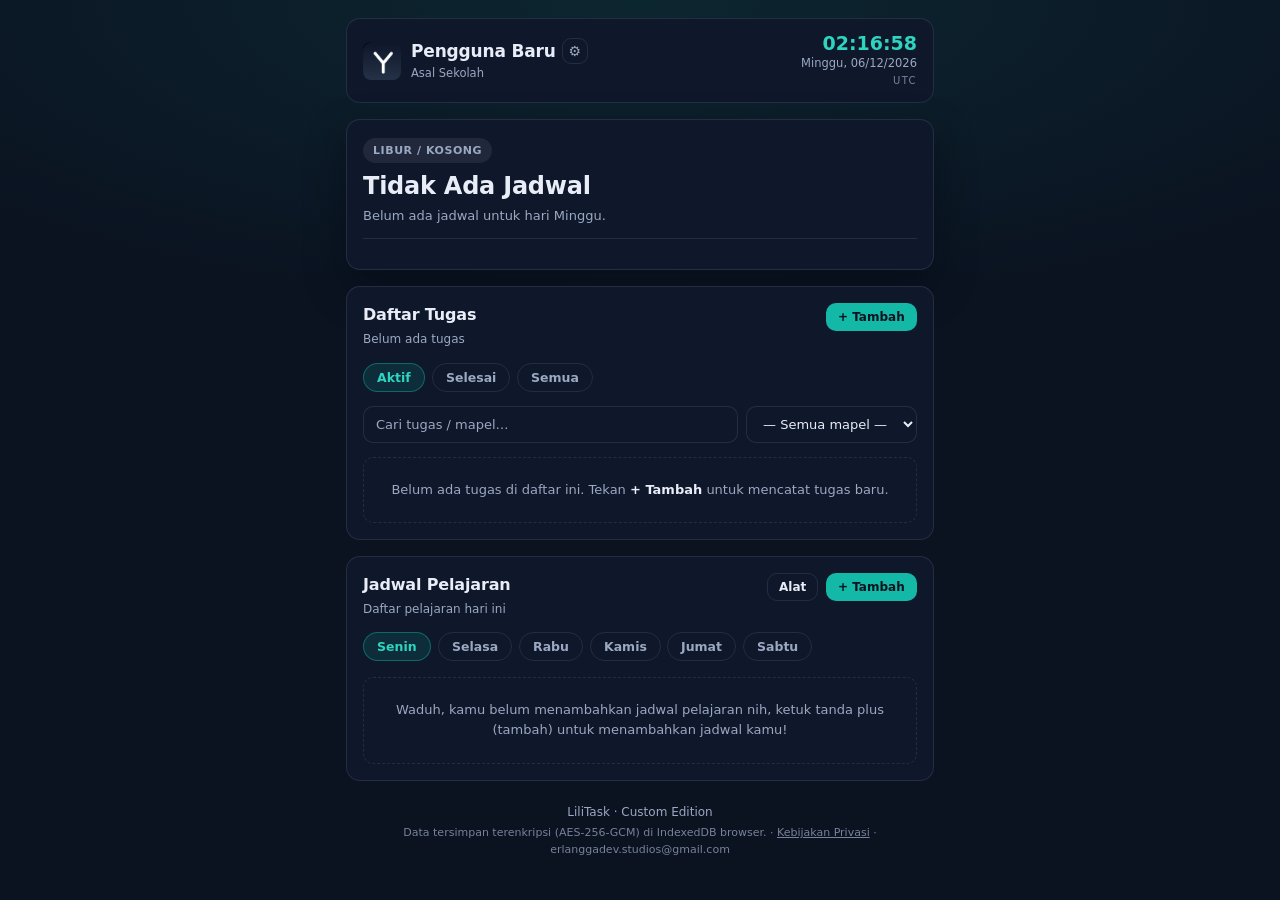
==== commit c6ff0495: "Fix crop wallpaper: bingkai editor ikut rasio layar (hasil = persis framing) Stage 16:9 lama membuat" ====
--- a/index.html
+++ b/index.html
@@ -231,6 +231,7 @@
               <button type="button" id="btn-tema-galeri" class="btn btn-ghost" style="width: 100%; height: 38px; font-size: 12px; margin-top: 4px;">🖼️ Dari Galeri…</button>
               <input type="file" id="input-tema-galeri" accept="image/*" style="display: none;">
               <div id="tema-editor-wrap" hidden style="margin-top: 10px;">
+                <p style="margin: 0 0 6px; font-size: 11.5px; color: var(--text-muted);">Geser untuk memposisikan · pinch/slider untuk zoom · bingkai ini = hasil akhir di layarmu.</p>
                 <div id="tema-crop-stage" class="crop-stage"><img class="crop-img" alt=""></div>
                 <div class="crop-actions">
                   <input type="range" id="tema-zoom-range" min="100" max="400" value="100" aria-label="Zoom wallpaper">
@@ -265,6 +266,7 @@
                 </div>
               </div>
               <div id="ikon-editor-wrap" hidden style="margin-top: 10px;">
+                <p style="margin: 0 0 6px; font-size: 11.5px; color: var(--text-muted);">Bingkai persegi = ikon aplikasimu. Geser &amp; zoom, lalu Terapkan.</p>
                 <div id="ikon-crop-stage" class="crop-stage crop-square"><img class="crop-img" alt=""></div>
                 <div class="crop-actions">
                   <input type="range" id="ikon-zoom-range" min="100" max="400" value="100" aria-label="Zoom ikon">
--- a/style.css
+++ b/style.css
@@ -232,6 +232,10 @@
 }
 .crop-stage:active { cursor: grabbing; }
 .crop-stage.crop-square { aspect-ratio: 1 / 1; }
+/* Stage wallpaper mengikuti rasio layar perangkat (width/height di-set JS
+   saat editor dibuka) agar hasil crop tampil persis seperti yang dibingkai
+   — bukan ter-zoom ulang oleh background cover di layar potret. */
+#tema-crop-stage { aspect-ratio: auto; }
 .crop-stage .crop-img {
   position: absolute; left: 50%; top: 50%; transform-origin: center;
   max-width: none; max-height: none; pointer-events: none;
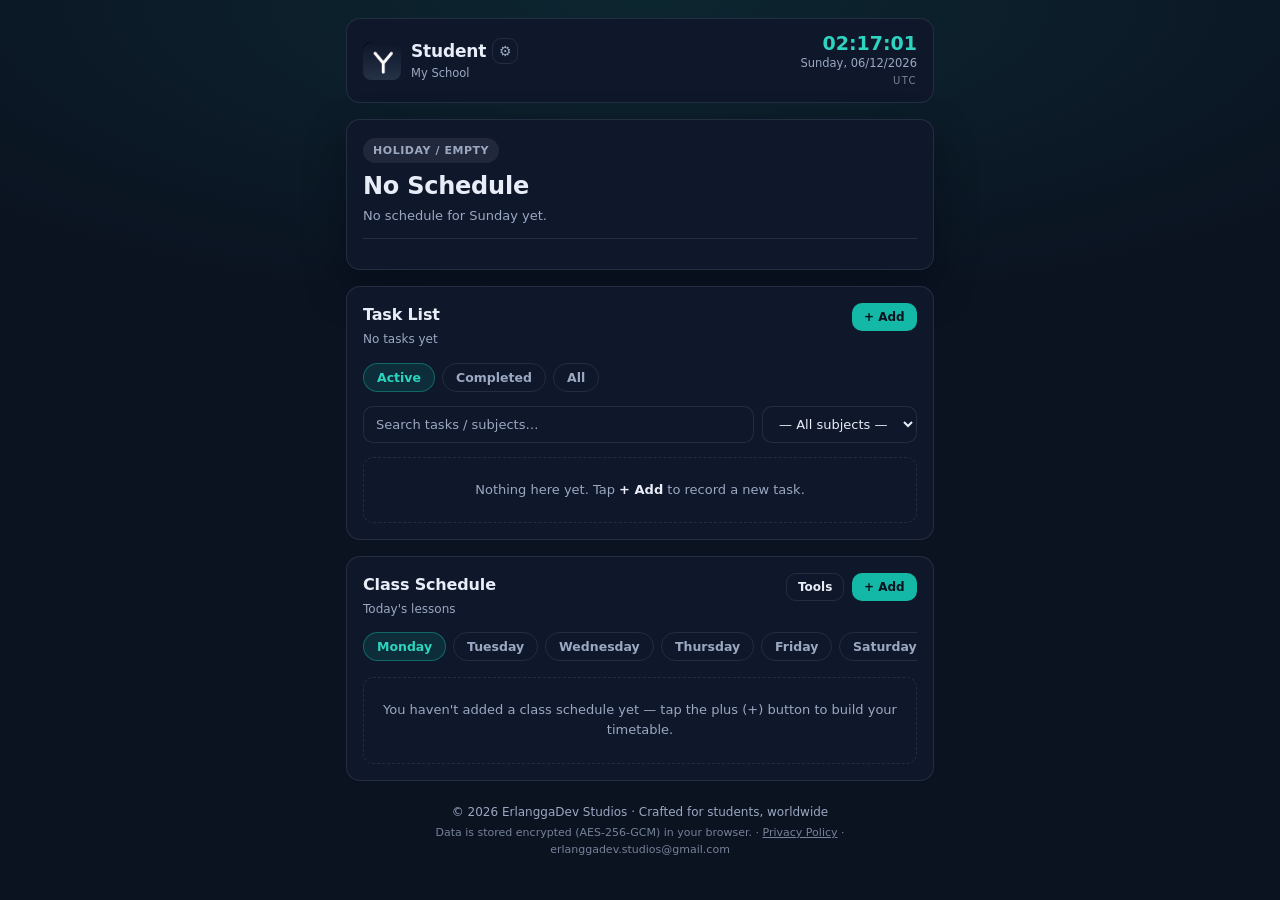
==== commit 33c5801f: "Full i18n: formal English base, 12 world languages, international terminology - All UI strings moved" ====
--- a/index.html
+++ b/index.html
@@ -1,15 +1,16 @@
 <!DOCTYPE html>
-<html lang="id">
+<html lang="en">
   <head>
     <meta charset="UTF-8" />
     <meta name="viewport" content="width=device-width, initial-scale=1.0" />
     <meta name="theme-color" content="#0f172a" />
     <meta http-equiv="Content-Security-Policy" content="default-src 'self'; script-src 'self'; style-src 'self' 'unsafe-inline' https://fonts.googleapis.com; font-src https://fonts.gstatic.com; img-src 'self' data: blob:; connect-src 'self' https://generativelanguage.googleapis.com https://worldtimeapi.org; base-uri 'self'; form-action 'none'; frame-ancestors 'none'; object-src 'none'; upgrade-insecure-requests" />
-    <title>YourTask — Aplikasi Jadwal & Tugas</title>
+    <title>YourTask — Class Schedule &amp; Tasks</title>
     <meta
       name="description"
-      content="YourTask: aplikasi jadwal pelajaran dan pencatat tugas dengan deteksi KBM real-time WIB dan sinkronisasi deadline otomatis."
+      content="YourTask by ErlanggaDev Studios: a private class timetable and task tracker with real-time lesson countdown, automatic deadline alarms, and encrypted on-device storage."
     />
+    <meta name="author" content="ErlanggaDev Studios" />
     <link rel="preconnect" href="https://fonts.googleapis.com" />
     <link rel="preconnect" href="https://fonts.gstatic.com" crossorigin />
     <link
@@ -23,18 +24,17 @@
     <link rel="manifest" href="manifest.json" />
     <meta property="og:type" content="website" />
     <meta property="og:site_name" content="YourTask" />
-    <meta property="og:title" content="YourTask — Jadwal & Tugas Sekolah" />
-    <meta property="og:description" content="Jadwal pelajaran, countdown KBM real-time, alarm deadline otomatis. Data terenkripsi di perangkatmu — tanpa akun, tanpa iklan." />
+    <meta property="og:title" content="YourTask — Class Schedule &amp; Tasks" />
+    <meta property="og:description" content="Class timetable, real-time lesson countdown, automatic deadline alarms. Encrypted on your device — no account, no ads." />
     <meta property="og:url" content="https://ryzenrfor-spec.github.io/YourTask/" />
     <meta property="og:image" content="https://ryzenrfor-spec.github.io/YourTask/icon-512.png" />
     <meta name="twitter:card" content="summary" />
     <meta name="apple-mobile-web-app-capable" content="yes" />
     <meta name="apple-mobile-web-app-status-bar-style" content="black-translucent" />
     <meta name="apple-mobile-web-app-title" content="YourTask" />
-    
   </head>
   <body>
-    <!-- Layer wallpaper kustom (tema) — paling belakang, di bawah seluruh UI -->
+    <!-- Custom wallpaper layer (theme) — behind the entire UI -->
     <div id="wallpaper-layer" aria-hidden="true"></div>
     <div class="app-shell">
       <!-- ============ HEADER ============ -->
@@ -43,28 +43,28 @@
           <img src="icon.png" alt="Logo" id="brand-icon" class="brand-mark" style="object-fit: cover; border-radius: 8px;" />
           <div class="brand-text">
             <div style="display: flex; align-items: center; gap: 6px;">
-              <h1 id="display-username">Memuat...</h1>
-              <button id="btn-edit-user" class="icon-btn" style="width: 26px; height: 26px; font-size: 14px;" aria-label="Edit Profil">⚙️</button>
-            </div>
-            <p id="display-sekolah">Asal Sekolah</p>
+              <h1 id="display-username" data-i18n="misc.loading">Loading…</h1>
+              <button id="btn-edit-user" class="icon-btn" style="width: 26px; height: 26px; font-size: 14px;" aria-label="Edit profile" data-i18n-aria="prof.title">⚙️</button>
+            </div>
+            <p id="display-sekolah" data-i18n="school.default">My School</p>
           </div>
         </div>
         <div class="clock" aria-live="polite">
           <span id="jam-realtime" class="clock-time">--:--:--</span>
-          <span id="hari-realtime" class="clock-day">Memuat&hellip;</span>
-          <span class="clock-zone" id="clock-zone">WIB</span>
+          <span id="hari-realtime" class="clock-day">Loading…</span>
+          <span class="clock-zone" id="clock-zone">UTC</span>
         </div>
       </header>
 
       <main>
-        <!-- ============ STATUS KBM ============ -->
+        <!-- ============ CLASS STATUS ============ -->
         <section id="card-status" class="status-card" aria-labelledby="status-label">
           <div class="status-top">
-            <span id="status-label" class="status-badge">Status KBM</span>
+            <span id="status-label" class="status-badge" data-i18n="status.badge">Class Status</span>
             <span id="status-jam-ke" class="status-jamke"></span>
           </div>
-          <h2 id="status-mapel" class="status-mapel">Memuat status&hellip;</h2>
-          <p id="status-detail" class="status-detail">Menyinkronkan waktu&hellip;</p>
+          <h2 id="status-mapel" class="status-mapel" data-i18n="misc.loadingStatus">Loading status…</h2>
+          <p id="status-detail" class="status-detail" data-i18n="misc.syncing">Syncing time…</p>
           <div class="progress-wrap" id="progress-wrap" hidden>
             <div class="progress-track"><div class="progress-fill" id="progress-fill"></div></div>
             <span class="progress-text" id="progress-text"></span>
@@ -72,134 +72,140 @@
           <p id="status-berikutnya" class="status-next"></p>
         </section>
 
-        <!-- ============ NOTIFIKASI DEADLINE 24 JAM ============ -->
+        <!-- ============ 24-HOUR DEADLINE ALERT ============ -->
         <section id="banner-notifikasi" class="alert-banner" role="status" hidden>
           <span class="alert-icon" aria-hidden="true">!</span>
           <div class="alert-body">
-            <strong>Deadline mendekat <span style="white-space:nowrap;">(&lt;&nbsp;24&nbsp;jam)</span></strong>
+            <strong data-i18n-html="banner.urgent.title">Deadline approaching <span style="white-space:nowrap;">(&lt;&nbsp;24&nbsp;h)</span></strong>
             <p id="banner-teks"></p>
           </div>
-          <button type="button" id="btn-izin-notif" class="btn btn-ghost btn-sm">Aktifkan Notifikasi</button>
+          <button type="button" id="btn-izin-notif" class="btn btn-ghost btn-sm" data-i18n="banner.enable">Enable Notifications</button>
         </section>
 
-        <!-- ============ PERINGATAN KONTEKS TIDAK AMAN (HTTP) ============ -->
+        <!-- ============ INSECURE CONTEXT (HTTP) WARNING ============ -->
         <section id="banner-insecure" class="alert-banner" role="alert" hidden>
           <span class="alert-icon" aria-hidden="true">!</span>
           <div class="alert-body">
-            <strong>Koneksi tidak aman (HTTP)</strong>
-            <p>Enkripsi data &amp; notifikasi latar belakang butuh HTTPS. Buka lewat https:// agar data tetap terlindungi.</p>
+            <strong data-i18n="banner.insecure.title">Insecure connection (HTTP)</strong>
+            <p data-i18n="banner.insecure.body">Encrypted storage and background notifications require HTTPS. Open this app via https:// to keep your data protected.</p>
           </div>
         </section>
 
-        <!-- ============ TUGAS ============ -->
+        <!-- ============ TASKS ============ -->
         <section class="panel" aria-labelledby="judul-tugas">
           <div class="panel-head">
             <div>
-              <h2 id="judul-tugas">Daftar Tugas</h2>
-              <p id="ringkasan-tugas" class="panel-sub">Belum ada tugas</p>
-            </div>
-            <button type="button" id="btn-buka-modal" class="btn btn-primary btn-sm">+ Tambah</button>
-          </div>
-          <div class="filter-row" role="group" aria-label="Filter tugas">
-            <button type="button" class="chip is-active" data-filter="aktif">Aktif</button>
-            <button type="button" class="chip" data-filter="selesai">Selesai</button>
-            <button type="button" class="chip" data-filter="semua">Semua</button>
+              <h2 id="judul-tugas" data-i18n="tasks.title">Task List</h2>
+              <p id="ringkasan-tugas" class="panel-sub" data-i18n="tasks.empty">No tasks yet</p>
+            </div>
+            <button type="button" id="btn-buka-modal" class="btn btn-primary btn-sm" data-i18n="tasks.add">+ Add</button>
+          </div>
+          <div class="filter-row" role="group" aria-label="Task filters">
+            <button type="button" class="chip is-active" data-filter="aktif" data-i18n="tasks.active">Active</button>
+            <button type="button" class="chip" data-filter="selesai" data-i18n="tasks.completed">Completed</button>
+            <button type="button" class="chip" data-filter="semua" data-i18n="tasks.all">All</button>
           </div>
           <div class="filter-row" style="margin-top: 8px; gap: 8px;">
-            <input type="search" id="cari-tugas" placeholder="Cari tugas / mapel…" style="flex: 1; min-width: 0;" />
+            <input type="search" id="cari-tugas" placeholder="Search tasks / subjects…" style="flex: 1; min-width: 0;" data-i18n-placeholder="tasks.searchPh" />
             <select id="filter-mapel" style="flex: 0 0 auto; max-width: 45%;">
-              <option value="semua">— Semua mapel —</option>
+              <option value="semua" data-i18n="tasks.allSubjects">— All subjects —</option>
             </select>
           </div>
           <ul id="daftar-tugas" class="task-list"></ul>
-          <p id="tugas-kosong" class="empty-state">Belum ada tugas di daftar ini. Tekan <strong>+ Tambah</strong> untuk mencatat tugas baru.</p>
+          <p id="tugas-kosong" class="empty-state" data-i18n-html="tasks.emptyState">Nothing here yet. Tap <strong>+ Add</strong> to record a new task.</p>
         </section>
 
-        <!-- ============ JADWAL HARI INI ============ -->
+        <!-- ============ TODAY'S SCHEDULE ============ -->
         <section class="panel" aria-labelledby="judul-jadwal">
           <div class="panel-head">
             <div>
-              <h2 id="judul-jadwal">Jadwal Pelajaran</h2>
-              <p class="panel-sub">Daftar pelajaran hari ini</p>
-            </div>
-            <button type="button" id="btn-tambah-jadwal" class="btn btn-primary btn-sm">+ Tambah</button>
-          </div>
-          <div class="day-tabs" id="tab-hari" role="tablist" aria-label="Pilih hari"></div>
+              <h2 id="judul-jadwal" data-i18n="sched.title">Class Schedule</h2>
+              <p class="panel-sub" data-i18n="sched.sub">Today's lessons</p>
+            </div>
+            <button type="button" id="btn-tambah-jadwal" class="btn btn-primary btn-sm" data-i18n="tasks.add">+ Add</button>
+          </div>
+          <div class="day-tabs" id="tab-hari" role="tablist" aria-label="Choose a day"></div>
           <ul id="daftar-jadwal" class="schedule-list"></ul>
-          
-          <p id="jadwal-kosong" class="empty-state" hidden>
-            Waduh, kamu belum menambahkan jadwal pelajaran nih, ketuk tanda plus (tambah) untuk menambahkan jadwal kamu!
+
+          <p id="jadwal-kosong" class="empty-state" hidden data-i18n="sched.emptyState">
+            You haven't added a class schedule yet — tap the plus (+) button to build your timetable.
           </p>
         </section>
       </main>
 
       <footer class="app-footer">
-        <p>LiliTask &middot; Custom Edition</p>
-        <p class="footer-sub">Data tersimpan terenkripsi (AES-256-GCM) di IndexedDB browser. · <a href="privacy.html" style="color:inherit;">Kebijakan Privasi</a> · erlanggadev.studios@gmail.com</p>
+        <p data-i18n="footer.brand">© 2026 ErlanggaDev Studios · Crafted for students, worldwide</p>
+        <p class="footer-sub"><span data-i18n="misc.dataEnc">Data is stored encrypted (AES-256-GCM) in your browser.</span> · <a href="privacy.html" style="color:inherit;" data-i18n="footer.privacy">Privacy Policy</a> · erlanggadev.studios@gmail.com</p>
       </footer>
     </div>
 
-    <!-- ============ MODAL TAMBAH / EDIT TUGAS ============ -->
+    <!-- ============ ADD / EDIT TASK MODAL ============ -->
     <div class="modal-overlay" id="modal-overlay" hidden role="dialog" aria-modal="true">
       <div class="modal" role="document">
         <div class="modal-head">
-          <h2 id="modal-title">Tambah Tugas</h2>
+          <h2 id="modal-title" data-i18n="form.addTask">Add Task</h2>
           <button type="button" id="btn-tutup-modal" class="icon-btn">&times;</button>
         </div>
         <form id="form-tugas" novalidate>
           <div class="field">
-            <label for="input-mapel">Mata Pelajaran</label>
+            <label for="input-mapel" data-i18n="form.subject">Subject</label>
             <select id="input-mapel" name="mapel" required>
-              <option value="">— Pilih mata pelajaran —</option>
+              <option value="" data-i18n="form.pickSubject">— Choose a subject —</option>
             </select>
-            <p class="hint">Deadline dihitung otomatis dari jadwal berdasarkan mapel ini.</p>
+            <p class="hint" data-i18n="form.subjectHint">The deadline is calculated automatically from your schedule based on this subject.</p>
           </div>
           <div class="field">
-            <label for="input-detail">Detail Tugas</label>
-            <input type="text" id="input-detail" maxlength="140" placeholder="Contoh: Halaman 45 nomor 1-10" required />
+            <label for="input-detail" data-i18n="form.detail">Task Details</label>
+            <input type="text" id="input-detail" maxlength="140" placeholder="e.g. Page 45, problems 1–10" required data-i18n-placeholder="form.detailPh" />
           </div>
           <div class="field">
-            <label for="input-berulang">Pengulangan</label>
+            <label for="input-berulang" data-i18n="form.repeat">Repeat</label>
             <select id="input-berulang">
-              <option value="tidak">Tidak berulang</option>
-              <option value="mingguan">Berulang mingguan</option>
-              <option value="hari_ini">Hanya hari ini</option>
+              <option value="tidak" data-i18n="form.repeatNone">Does not repeat</option>
+              <option value="mingguan" data-i18n="form.repeatWeekly">Repeats weekly</option>
+              <option value="hari_ini" data-i18n="form.repeatToday">Today only</option>
             </select>
-            <p class="hint">Mingguan: saat ditandai selesai, deadline otomatis pindah ke pekan berikutnya.</p>
+            <p class="hint" data-i18n="form.repeatHint">Weekly: when marked done, the deadline automatically moves to next week.</p>
           </div>
           <div class="field">
-            <span class="label-static">Deadline (otomatis)</span>
-            <div class="deadline-preview" id="preview-deadline">Pilih mapel untuk melihat deadline.</div>
+            <span class="label-static" data-i18n="form.deadlineAuto">Deadline (automatic)</span>
+            <div class="deadline-preview" id="preview-deadline" data-i18n="form.deadlinePreview">Choose a subject to see its deadline.</div>
           </div>
           <p id="form-error" class="form-error" role="alert" hidden></p>
           <div class="modal-actions">
-            <button type="button" id="btn-batal" class="btn btn-ghost">Batal</button>
-            <button type="submit" id="btn-submit-tugas" class="btn btn-primary">Simpan Tugas</button>
+            <button type="button" id="btn-batal" class="btn btn-ghost" data-i18n="form.cancel">Cancel</button>
+            <button type="submit" id="btn-submit-tugas" class="btn btn-primary" data-i18n="form.save">Save Task</button>
           </div>
         </form>
       </div>
     </div>
 
-    <!-- ============ MODAL EDIT PROFIL & PENGATURAN ============ -->
+    <!-- ============ PROFILE & SETTINGS MODAL ============ -->
     <div class="modal-overlay" id="modal-profil" hidden>
       <div class="modal">
           <div class="modal-head">
-              <h2>Profil & Pengaturan</h2>
+              <h2 data-i18n="prof.title">Profile &amp; Settings</h2>
               <button type="button" id="btn-tutup-profil" class="icon-btn">&times;</button>
           </div>
           <form id="form-profil">
               <div class="field">
-                  <label for="input-username">Nama Pengguna</label>
+                  <label for="input-username" data-i18n="prof.username">Display Name</label>
                   <input type="text" id="input-username" required />
               </div>
               <div class="field">
-                  <label for="input-sekolah">Asal Sekolah</label>
+                  <label for="input-sekolah" data-i18n="prof.school">School</label>
                   <input type="text" id="input-sekolah" required />
               </div>
               <div class="field">
-                  <label for="input-timezone">Zona Waktu (jadwal sekolah)</label>
+                  <label for="input-language" data-i18n="prof.language">Language</label>
+                  <select id="input-language">
+                  </select>
+                  <p class="hint" data-i18n="prof.languageHint">Choose from 12 world languages. By default it follows your device language.</p>
+              </div>
+              <div class="field">
+                  <label for="input-timezone" data-i18n="prof.timezone">Time Zone (school schedule)</label>
                   <select id="input-timezone">
-                      <option value="auto">Otomatis (ikuti perangkat)</option>
+                      <option value="auto" data-i18n="prof.tzAuto">Automatic (follow device)</option>
                       <option value="Asia/Jakarta">Asia/Jakarta (WIB)</option>
                       <option value="Asia/Pontianak">Asia/Pontianak (WIB)</option>
                       <option value="Asia/Makassar">Asia/Makassar (WITA)</option>
@@ -220,205 +226,205 @@
                       <option value="America/Los_Angeles">America/Los_Angeles</option>
                       <option value="UTC">UTC</option>
                   </select>
-                  <p class="hint">Menentukan jam masuk, status KBM &amp; deadline. "Otomatis" memakai zona perangkatmu.</p>
-              </div>
-            
+                  <p class="hint" data-i18n="prof.tzHint">Determines start times, class status and deadlines. "Automatic" uses your device's zone.</p>
+              </div>
+
             <hr style="border: 0; border-top: 1px dashed var(--line); margin: 20px 0 10px;">
-            
+
             <div class="field">
-              <label>Tema — Wallpaper</label>
+              <label data-i18n="prof.themeWallpaper">Theme — Wallpaper</label>
               <div id="tema-preset-grid" class="preset-grid" style="margin-bottom: 8px;"></div>
-              <button type="button" id="btn-tema-galeri" class="btn btn-ghost" style="width: 100%; height: 38px; font-size: 12px; margin-top: 4px;">🖼️ Dari Galeri…</button>
+              <button type="button" id="btn-tema-galeri" class="btn btn-ghost" style="width: 100%; height: 38px; font-size: 12px; margin-top: 4px;" data-i18n="prof.fromGallery">🖼️ From Gallery…</button>
               <input type="file" id="input-tema-galeri" accept="image/*" style="display: none;">
               <div id="tema-editor-wrap" hidden style="margin-top: 10px;">
-                <p style="margin: 0 0 6px; font-size: 11.5px; color: var(--text-muted);">Geser untuk memposisikan · pinch/slider untuk zoom · bingkai ini = hasil akhir di layarmu.</p>
+                <p style="margin: 0 0 6px; font-size: 11.5px; color: var(--text-muted);" data-i18n="prof.cropHint">Drag to position · pinch or slider to zoom · this frame is exactly how it will look.</p>
                 <div id="tema-crop-stage" class="crop-stage"><img class="crop-img" alt=""></div>
                 <div class="crop-actions">
-                  <input type="range" id="tema-zoom-range" min="100" max="400" value="100" aria-label="Zoom wallpaper">
-                  <button type="button" id="tema-dim-turun" class="theme-mini-btn">Gelap −</button>
-                  <button type="button" id="tema-dim-naik" class="theme-mini-btn">Gelap +</button>
+                  <input type="range" id="tema-zoom-range" min="100" max="400" value="100" aria-label="Wallpaper zoom">
+                  <button type="button" id="tema-dim-turun" class="theme-mini-btn" data-i18n="prof.dimDown">Dim −</button>
+                  <button type="button" id="tema-dim-naik" class="theme-mini-btn" data-i18n="prof.dimUp">Dim +</button>
                 </div>
                 <div style="display: flex; gap: 8px; margin-top: 8px;">
-                  <button type="button" id="tema-terapkan" class="btn btn-primary" style="flex: 1; height: 38px; font-size: 13px;">Terapkan Wallpaper</button>
-                  <button type="button" id="tema-batal" class="btn btn-ghost" style="height: 38px; font-size: 13px;">Batal</button>
+                  <button type="button" id="tema-terapkan" class="btn btn-primary" style="flex: 1; height: 38px; font-size: 13px;" data-i18n="prof.applyWallpaper">Apply Wallpaper</button>
+                  <button type="button" id="tema-batal" class="btn btn-ghost" style="height: 38px; font-size: 13px;" data-i18n="form.cancel">Cancel</button>
                 </div>
               </div>
             </div>
-            
+
             <div class="field">
-              <label>Tema — Warna Aksen</label>
+              <label data-i18n="prof.themeAccent">Theme — Accent Color</label>
               <div style="display: flex; gap: 8px; align-items: center;">
                 <div id="tema-warna-grid" class="preset-grid" style="flex: 1; grid-template-columns: repeat(5, 1fr);"></div>
               </div>
               <label for="tema-warna-input" class="hint" style="display: flex; align-items: center; gap: 8px; margin-top: 8px; cursor: pointer;">
-                <input type="color" id="tema-warna-input" value="#14b8a6" style="width: 34px; height: 30px; padding: 0; border: 1px solid var(--line); border-radius: 8px; background: var(--navy-700); cursor: pointer;"> Warna kustom…
+                <input type="color" id="tema-warna-input" value="#14b8a6" style="width: 34px; height: 30px; padding: 0; border: 1px solid var(--line); border-radius: 8px; background: var(--navy-700); cursor: pointer;"> <span data-i18n="prof.customColor">Custom color…</span>
               </label>
             </div>
 
             <div class="field">
-              <label>Ikon Aplikasi (dalam app)</label>
+              <label data-i18n="prof.icon">App Icon (in-app)</label>
               <div class="icon-picker-row">
                 <div id="ikon-preview" class="icon-preview">Y</div>
                 <div style="flex: 1; min-width: 0;">
-                  <label for="input-ikon-galeri" class="theme-mini-btn" style="display: inline-flex; align-items: center; cursor: pointer;">🎨 Pilih Gambar…</label>
+                  <label for="input-ikon-galeri" class="theme-mini-btn" style="display: inline-flex; align-items: center; cursor: pointer;" data-i18n="prof.pickImage">🎨 Choose Image…</label>
                   <input type="file" id="input-ikon-galeri" accept="image/*" style="display: none;">
-                  <button type="button" id="btn-ikon-reset" class="theme-mini-btn danger" style="margin-left: 6px;">Reset</button>
+                  <button type="button" id="btn-ikon-reset" class="theme-mini-btn danger" style="margin-left: 6px;" data-i18n="prof.reset">Reset</button>
                 </div>
               </div>
               <div id="ikon-editor-wrap" hidden style="margin-top: 10px;">
-                <p style="margin: 0 0 6px; font-size: 11.5px; color: var(--text-muted);">Bingkai persegi = ikon aplikasimu. Geser &amp; zoom, lalu Terapkan.</p>
+                <p style="margin: 0 0 6px; font-size: 11.5px; color: var(--text-muted);" data-i18n="prof.iconCropHint">The square frame becomes your app icon. Drag &amp; zoom, then Apply.</p>
                 <div id="ikon-crop-stage" class="crop-stage crop-square"><img class="crop-img" alt=""></div>
                 <div class="crop-actions">
-                  <input type="range" id="ikon-zoom-range" min="100" max="400" value="100" aria-label="Zoom ikon">
+                  <input type="range" id="ikon-zoom-range" min="100" max="400" value="100" aria-label="Icon zoom">
                 </div>
                 <div style="display: flex; gap: 8px; margin-top: 8px;">
-                  <button type="button" id="ikon-terapkan" class="btn btn-primary" style="flex: 1; height: 38px; font-size: 13px;">Terapkan Ikon</button>
-                  <button type="button" id="ikon-batal" class="btn btn-ghost" style="height: 38px; font-size: 13px;">Batal</button>
+                  <button type="button" id="ikon-terapkan" class="btn btn-primary" style="flex: 1; height: 38px; font-size: 13px;" data-i18n="prof.applyIcon">Apply Icon</button>
+                  <button type="button" id="ikon-batal" class="btn btn-ghost" style="height: 38px; font-size: 13px;" data-i18n="form.cancel">Cancel</button>
                 </div>
               </div>
-              <p class="hint" style="margin-top: 8px;">Ikon ini tampil di header dalam app (ikon launcher HP mengikuti instalasi).</p>
+              <p class="hint" style="margin-top: 8px;" data-i18n="prof.iconHint">This icon appears in the in-app header (the home-screen icon follows installation).</p>
             </div>
 
             <hr style="border: 0; border-top: 1px dashed var(--line); margin: 20px 0 10px;">
-            
+
             <div class="field" style="margin-bottom: 0;">
-                <label>Data Aplikasi (Backup/Restore)</label>
+                <label data-i18n="prof.data">App Data (Backup / Restore)</label>
                   <div style="display: flex; gap: 10px; margin-top: 6px;">
-                      <button type="button" id="btn-backup-data" class="btn btn-ghost" style="flex: 1; font-size: 12px; height: 38px;">📥 Backup</button>
-                      <label for="input-restore-data" class="btn btn-ghost" style="flex: 1; font-size: 12px; height: 38px; text-align: center; cursor: pointer; margin: 0; display: inline-flex; align-items: center; justify-content: center;">📤 Restore</label>
+                      <button type="button" id="btn-backup-data" class="btn btn-ghost" style="flex: 1; font-size: 12px; height: 38px;" data-i18n="prof.backup">📥 Backup</button>
+                      <label for="input-restore-data" class="btn btn-ghost" style="flex: 1; font-size: 12px; height: 38px; text-align: center; cursor: pointer; margin: 0; display: inline-flex; align-items: center; justify-content: center;" data-i18n="prof.restore">📤 Restore</label>
                       <input type="file" id="input-restore-data" accept=".json" style="display: none;">
                   </div>
-                  <input type="text" id="input-backup-nama" maxlength="60" placeholder="Nama file (opsional) — kosongkan = otomatis tanggal" style="width: 100%; margin-top: 10px;" />
-                  <p class="hint" style="margin-top: 8px;">Backup jadwal dan tugasmu dalam format .json</p>
+                  <input type="text" id="input-backup-nama" maxlength="60" placeholder="File name (optional) — leave blank for automatic date" style="width: 100%; margin-top: 10px;" data-i18n-placeholder="prof.backupNamePh" />
+                  <p class="hint" style="margin-top: 8px;" data-i18n="prof.backupHint">Export your schedule and tasks as a .json file</p>
               </div>
 
               <div class="field" style="margin-top: 14px;">
-                  <label>Zona Berbahaya</label>
-                  <button type="button" id="btn-hapus-jadwal" class="btn btn-ghost" style="width: 100%; height: 38px; font-size: 12px; color: #fda4a4; border-color: rgba(253, 164, 164, 0.4);">🗑️ Hapus Semua Data Jadwal</button>
-                  <p class="hint" style="margin-top: 8px;">Menghapus seluruh jadwal (semua hari). Tugas tidak ikut terhapus.</p>
+                  <label data-i18n="prof.danger">Danger Zone</label>
+                  <button type="button" id="btn-hapus-jadwal" class="btn btn-ghost" style="width: 100%; height: 38px; font-size: 12px; color: #fda4a4; border-color: rgba(253, 164, 164, 0.4);" data-i18n="sched.deleteAll">🗑️ Delete All Schedule Data</button>
+                  <p class="hint" style="margin-top: 8px;" data-i18n="prof.dangerHint">Deletes the entire schedule for all days. Tasks are kept.</p>
               </div>
 
               <div class="modal-actions" style="margin-top: 24px;">
-                  <button type="button" id="btn-batal-profil" class="btn btn-ghost">Batal</button>
-                  <button type="submit" class="btn btn-primary">Simpan Profil</button>
+                  <button type="button" id="btn-batal-profil" class="btn btn-ghost" data-i18n="form.cancel">Cancel</button>
+                  <button type="submit" class="btn btn-primary" data-i18n="prof.save">Save Profile</button>
               </div>
           </form>
       </div>
     </div>
 
-    <!-- ============ MODAL TAMBAH JADWAL ============ -->
+    <!-- ============ ADD SCHEDULE MODAL ============ -->
     <div class="modal-overlay" id="modal-jadwal-form" hidden>
       <div class="modal">
           <div class="modal-head">
-              <h2>Tambah Jadwal</h2>
+              <h2 data-i18n="jform.add">Add Schedule</h2>
               <button type="button" id="btn-tutup-jadwal" class="icon-btn">&times;</button>
           </div>
           <form id="form-tambah-jadwal">
               <div class="field">
-                  <label for="input-jadwal-hari">Hari</label>
+                  <label for="input-jadwal-hari" data-i18n="jform.day">Day</label>
                   <select id="input-jadwal-hari" required>
-                      <option value="0">Minggu</option>
-                      <option value="1">Senin</option>
-                      <option value="2">Selasa</option>
-                      <option value="3">Rabu</option>
-                      <option value="4">Kamis</option>
-                      <option value="5">Jumat</option>
-                      <option value="6">Sabtu</option>
+                      <option value="0" data-i18n-day="0">Sunday</option>
+                      <option value="1" data-i18n-day="1">Monday</option>
+                      <option value="2" data-i18n-day="2">Tuesday</option>
+                      <option value="3" data-i18n-day="3">Wednesday</option>
+                      <option value="4" data-i18n-day="4">Thursday</option>
+                      <option value="5" data-i18n-day="5">Friday</option>
+                      <option value="6" data-i18n-day="6">Saturday</option>
                   </select>
               </div>
               <div style="display: flex; gap: 10px; margin-bottom: 14px;">
                   <div class="field" style="flex: 1; margin-bottom: 0;">
-                      <label for="input-jadwal-mulai">Mulai (WIB)</label>
+                      <label for="input-jadwal-mulai" id="label-jadwal-mulai" data-i18n="jform.start">Start</label>
                       <input type="time" id="input-jadwal-mulai" required />
                   </div>
                   <div class="field" style="flex: 1; margin-bottom: 0;">
-                      <label for="input-jadwal-selesai">Selesai (WIB)</label>
+                      <label for="input-jadwal-selesai" id="label-jadwal-selesai" data-i18n="jform.end">End</label>
                       <input type="time" id="input-jadwal-selesai" required />
                   </div>
               </div>
               <div class="field">
-                  <label for="input-jadwal-mapel">Mata Pelajaran / Kegiatan</label>
-                  <input type="text" id="input-jadwal-mapel" placeholder="Contoh: Matematika" required />
-              </div>
-              <div class="field">
-                  <label for="input-jadwal-tipe">Tipe</label>
+                  <label for="input-jadwal-mapel" data-i18n="jform.subject">Subject / Activity</label>
+                  <input type="text" id="input-jadwal-mapel" placeholder="e.g. Mathematics" required data-i18n-placeholder="jform.subjectPh" />
+              </div>
+              <div class="field">
+                  <label for="input-jadwal-tipe" data-i18n="jform.type">Type</label>
                   <select id="input-jadwal-tipe" required>
-                      <option value="pelajaran">Pelajaran</option>
-                      <option value="istirahat">Istirahat</option>
-                      <option value="upacara">Upacara</option>
-                      <option value="berseri">Lainnya</option>
-                  </select>
-              </div>
-              <div class="field">
-                  <label for="input-jadwal-jamke">Urutan Jam Pelajaran (Jam Ke-)</label>
+                      <option value="pelajaran" data-i18n="jform.lesson">Lesson</option>
+                      <option value="istirahat" data-i18n="jform.break">Break</option>
+                      <option value="upacara" data-i18n="jform.ceremony">Ceremony / Assembly</option>
+                      <option value="berseri" data-i18n="jform.other">Other</option>
+                  </select>
+              </div>
+              <div class="field">
+                  <label for="input-jadwal-jamke" data-i18n="jform.period">Period Number</label>
                   <select id="input-jadwal-jamke" required>
-                      <option value="">— Pilih Jam Ke (1-25) —</option>
-                  </select>
-                  <p class="hint">Range 1-25, wajib diisi, tidak boleh 0 atau duplikat di hari yang sama.</p>
+                      <option value="" data-i18n="jform.pickPeriod">— Select a period —</option>
+                  </select>
+                  <p class="hint" data-i18n="jform.periodHint">Range 1–100, required; must not repeat within the same day.</p>
               </div>
               <div class="modal-actions">
-                  <button type="button" id="btn-batal-jadwal" class="btn btn-ghost">Batal</button>
-                  <button type="submit" class="btn btn-primary">Simpan Jadwal</button>
+                  <button type="button" id="btn-batal-jadwal" class="btn btn-ghost" data-i18n="form.cancel">Cancel</button>
+                  <button type="submit" class="btn btn-primary" data-i18n="jform.save">Save Schedule</button>
               </div>
           </form>
       </div>
     </div>
 
-    <!-- ============ MODAL AKSI JADWAL (EDIT / DELETE) ============ -->
+    <!-- ============ SCHEDULE ACTIONS MODAL (EDIT / DELETE) ============ -->
     <div class="modal-overlay" id="modal-jadwal-aksi" hidden>
       <div class="modal" style="max-width: 320px;">
         <div class="modal-head">
-          <h2>Pilih Aksi Jadwal</h2>
+          <h2 data-i18n="action.title">Schedule Options</h2>
           <button type="button" id="btn-tutup-aksi" class="icon-btn">&times;</button>
         </div>
         <div style="display: flex; flex-direction: column; gap: 10px;">
-          <button type="button" id="btn-aksi-edit" class="btn btn-ghost" style="justify-content: flex-start; padding: 12px 16px;">✏️ Edit Jadwal</button>
-          <button type="button" id="btn-aksi-hapus" class="btn btn-ghost" style="justify-content: flex-start; padding: 12px 16px; color: #fda4a4; border-color: rgba(253, 164, 164, 0.4);">🗑️ Delete</button>
+          <button type="button" id="btn-aksi-edit" class="btn btn-ghost" style="justify-content: flex-start; padding: 12px 16px;" data-i18n="action.edit">✏️ Edit Schedule</button>
+          <button type="button" id="btn-aksi-hapus" class="btn btn-ghost" style="justify-content: flex-start; padding: 12px 16px; color: #fda4a4; border-color: rgba(253, 164, 164, 0.4);" data-i18n="action.delete">🗑️ Delete</button>
         </div>
       </div>
     </div>
 
-    <!-- ============ MODAL EDIT JADWAL ============ -->
+    <!-- ============ EDIT SCHEDULE MODAL ============ -->
     <div class="modal-overlay" id="modal-jadwal-edit" hidden>
       <div class="modal">
           <div class="modal-head">
-              <h2>Edit Jadwal</h2>
+              <h2 data-i18n="jform.edit">Edit Schedule</h2>
               <button type="button" id="btn-tutup-edit-jadwal" class="icon-btn">&times;</button>
           </div>
           <form id="form-edit-jadwal">
               <div style="display: flex; gap: 10px; margin-bottom: 14px;">
                   <div class="field" style="flex: 1; margin-bottom: 0;">
-                      <label for="input-edit-mulai">Mulai (WIB)</label>
+                      <label for="input-edit-mulai" id="label-edit-mulai" data-i18n="jform.start">Start</label>
                       <input type="time" id="input-edit-mulai" required />
                   </div>
                   <div class="field" style="flex: 1; margin-bottom: 0;">
-                      <label for="input-edit-selesai">Selesai (WIB)</label>
+                      <label for="input-edit-selesai" id="label-edit-selesai" data-i18n="jform.end">End</label>
                       <input type="time" id="input-edit-selesai" required />
                   </div>
               </div>
               <div class="field">
-                  <label for="input-edit-mapel">Mata Pelajaran / Kegiatan</label>
-                  <input type="text" id="input-edit-mapel" placeholder="Contoh: Matematika" required />
-              </div>
-              <div class="field">
-                  <label for="input-edit-tipe">Tipe</label>
+                  <label for="input-edit-mapel" data-i18n="jform.subject">Subject / Activity</label>
+                  <input type="text" id="input-edit-mapel" placeholder="e.g. Mathematics" required data-i18n-placeholder="jform.subjectPh" />
+              </div>
+              <div class="field">
+                  <label for="input-edit-tipe" data-i18n="jform.type">Type</label>
                   <select id="input-edit-tipe" required>
-                      <option value="pelajaran">Pelajaran</option>
-                      <option value="istirahat">Istirahat</option>
-                      <option value="upacara">Upacara</option>
-                      <option value="berseri">Lainnya</option>
-                  </select>
-              </div>
-              <div class="field">
-                  <label for="input-edit-jamke">Urutan Jam Pelajaran (Jam Ke-)</label>
+                      <option value="pelajaran" data-i18n="jform.lesson">Lesson</option>
+                      <option value="istirahat" data-i18n="jform.break">Break</option>
+                      <option value="upacara" data-i18n="jform.ceremony">Ceremony / Assembly</option>
+                      <option value="berseri" data-i18n="jform.other">Other</option>
+                  </select>
+              </div>
+              <div class="field">
+                  <label for="input-edit-jamke" data-i18n="jform.period">Period Number</label>
                   <select id="input-edit-jamke" required>
-                      <option value="">— Pilih Jam Ke (1-100) —</option>
-                  </select>
-                  <p class="hint">Range 1-100, wajib diisi, tidak boleh 0 atau duplikat di hari yang sama.</p>
+                      <option value="" data-i18n="jform.pickPeriod">— Select a period —</option>
+                  </select>
+                  <p class="hint" data-i18n="jform.periodHint">Range 1–100, required; must not repeat within the same day.</p>
               </div>
               <div class="modal-actions">
-                  <button type="button" id="btn-batal-edit-jadwal" class="btn btn-ghost">Batal</button>
-                  <button type="submit" class="btn btn-primary">Simpan Perubahan</button>
+                  <button type="button" id="btn-batal-edit-jadwal" class="btn btn-ghost" data-i18n="form.cancel">Cancel</button>
+                  <button type="submit" class="btn btn-primary" data-i18n="form.update">Save Changes</button>
               </div>
           </form>
       </div>
@@ -426,6 +432,7 @@
 
     <div id="toast" class="toast" role="status" aria-live="polite" hidden></div>
 
+    <script src="i18n.js"></script>
     <script src="script.js"></script>
   </body>
 </html>
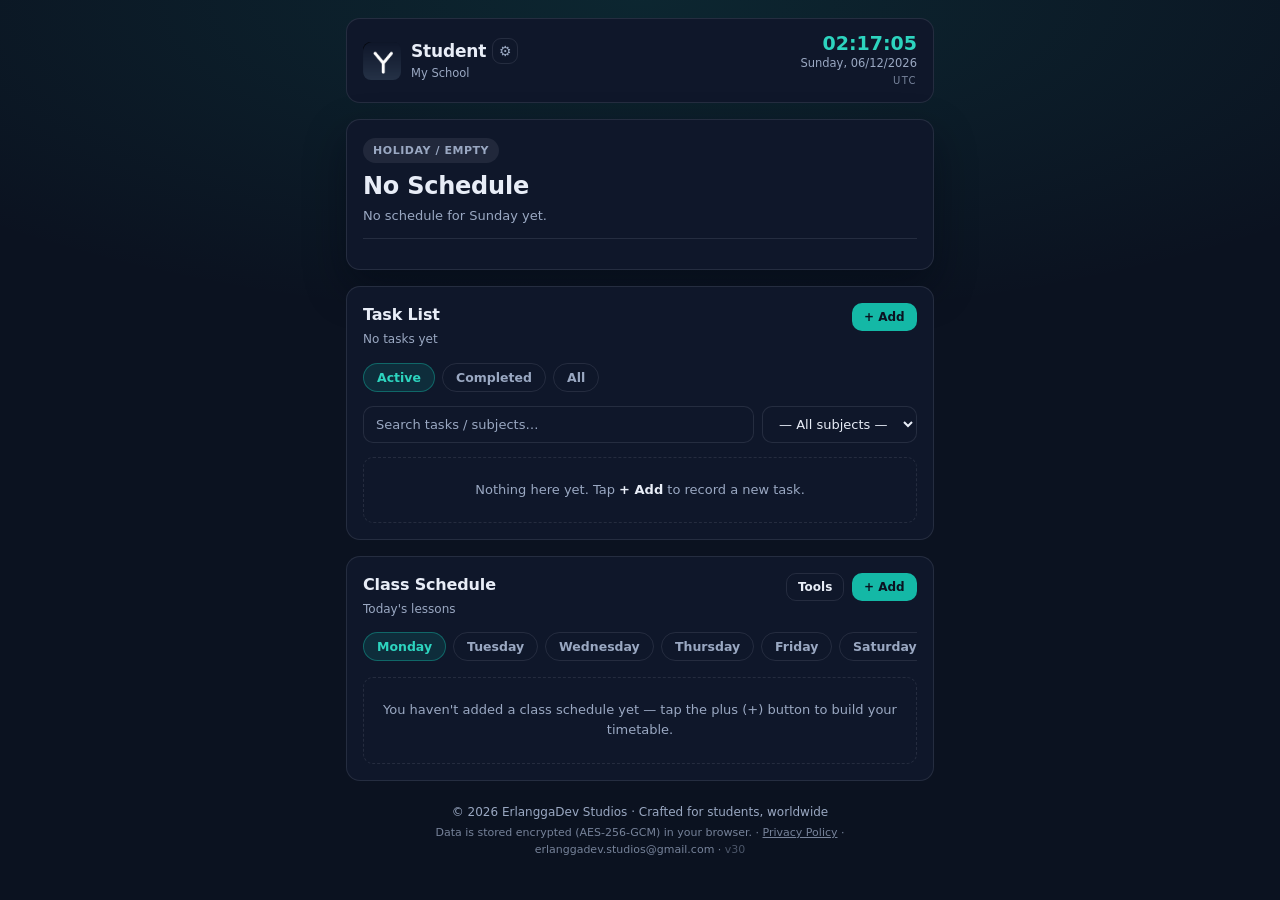
==== commit e622aea1: "Show app version in footer for update diagnostics Makes it possible to verify at a glance which buil" ====
--- a/index.html
+++ b/index.html
@@ -135,7 +135,7 @@
 
       <footer class="app-footer">
         <p data-i18n="footer.brand">© 2026 ErlanggaDev Studios · Crafted for students, worldwide</p>
-        <p class="footer-sub"><span data-i18n="misc.dataEnc">Data is stored encrypted (AES-256-GCM) in your browser.</span> · <a href="privacy.html" style="color:inherit;" data-i18n="footer.privacy">Privacy Policy</a> · erlanggadev.studios@gmail.com</p>
+        <p class="footer-sub"><span data-i18n="misc.dataEnc">Data is stored encrypted (AES-256-GCM) in your browser.</span> · <a href="privacy.html" style="color:inherit;" data-i18n="footer.privacy">Privacy Policy</a> · erlanggadev.studios@gmail.com · <span style="opacity:0.6;">v30</span></p>
       </footer>
     </div>
 
--- a/style.css
+++ b/style.css
@@ -284,7 +284,27 @@
 html.has-wallpaper > #wallpaper-layer { display: block; }
 html.has-wallpaper body { background-color: transparent; background-image: none; }
 
-/* Panel & kartu tetap solid agar wallpaper tidak menembus teks penting */
+/* Frosted glass: kartu semi-transparan + blur saat wallpaper aktif.
+   Teks tetap terbaca karena latar diblur + tint gelap (bukan transparan polos). */
+body.has-wallpaper .panel,
+body.has-wallpaper .status-card,
+body.has-wallpaper .modal,
+body.has-wallpaper .task-item,
+body.has-wallpaper .app-header,
+body.has-wallpaper #cari-tugas,
+body.has-wallpaper #filter-mapel,
+body.has-wallpaper .field select,
+body.has-wallpaper .field input[type="text"],
+body.has-wallpaper .field input[type="time"],
+body.has-wallpaper .toast {
+  background-color: rgba(15, 23, 42, 0.62);
+  -webkit-backdrop-filter: blur(14px) saturate(1.15);
+  backdrop-filter: blur(14px) saturate(1.15);
+}
+body.has-wallpaper .status-card.is-active { background-color: rgba(22, 32, 58, 0.62); }
+body.has-wallpaper .task-item.is-urgent { background-color: rgba(245, 158, 11, 0.1); }
+body.has-wallpaper .task-item.is-done { background-color: rgba(232, 237, 247, 0.04); }
+
 body.has-wallpaper .panel,
 body.has-wallpaper .modal,
 body.has-wallpaper .btn-primary,
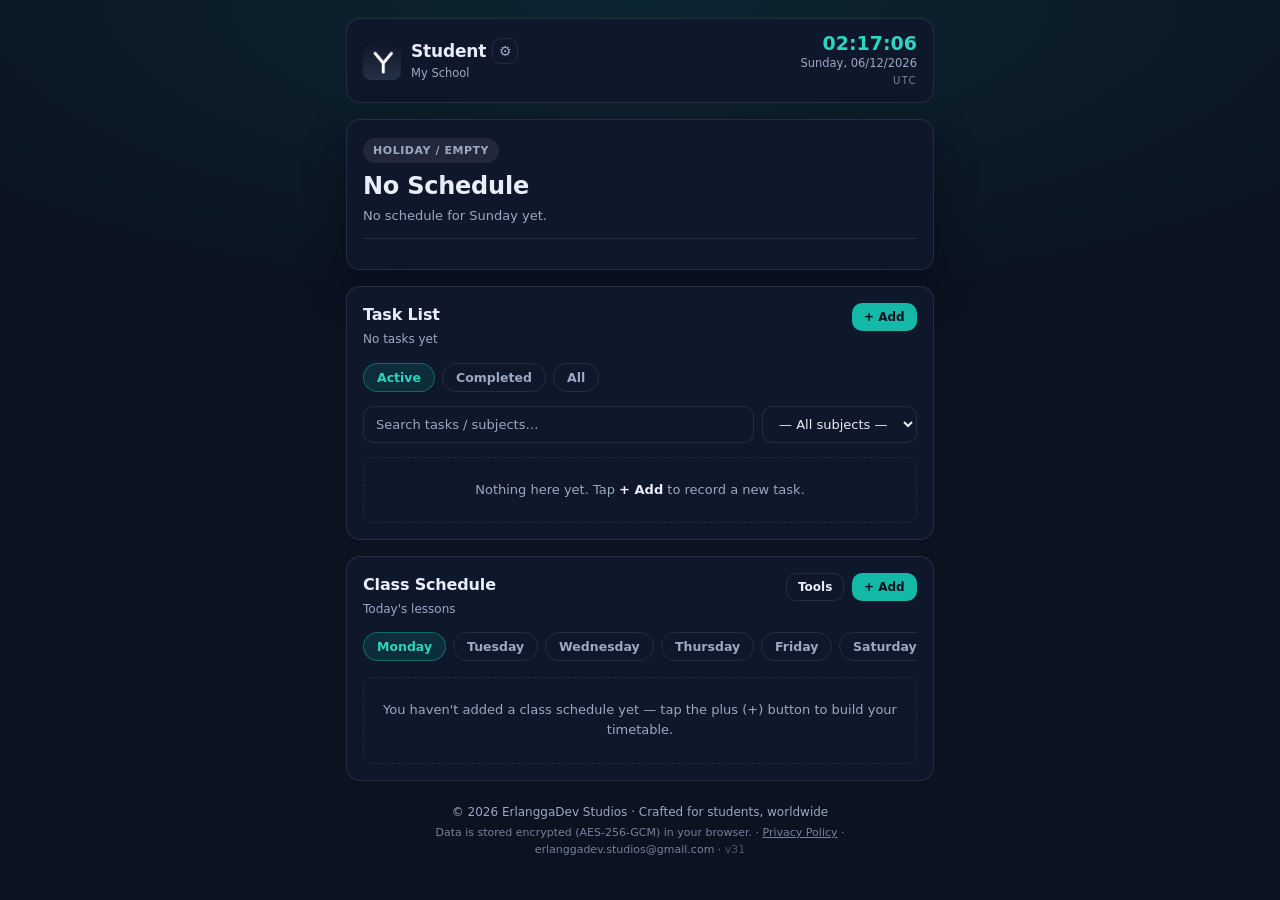
==== commit a0f27f29: "Inner inputs: avoid double frost over frosted panels Search bar, subject dropdown and modal inputs s" ====
--- a/index.html
+++ b/index.html
@@ -135,7 +135,7 @@
 
       <footer class="app-footer">
         <p data-i18n="footer.brand">© 2026 ErlanggaDev Studios · Crafted for students, worldwide</p>
-        <p class="footer-sub"><span data-i18n="misc.dataEnc">Data is stored encrypted (AES-256-GCM) in your browser.</span> · <a href="privacy.html" style="color:inherit;" data-i18n="footer.privacy">Privacy Policy</a> · erlanggadev.studios@gmail.com · <span style="opacity:0.6;">v30</span></p>
+        <p class="footer-sub"><span data-i18n="misc.dataEnc">Data is stored encrypted (AES-256-GCM) in your browser.</span> · <a href="privacy.html" style="color:inherit;" data-i18n="footer.privacy">Privacy Policy</a> · erlanggadev.studios@gmail.com · <span style="opacity:0.6;">v31</span></p>
       </footer>
     </div>
 
--- a/style.css
+++ b/style.css
@@ -305,6 +305,19 @@
 body.has-wallpaper .task-item.is-urgent { background-color: rgba(245, 158, 11, 0.1); }
 body.has-wallpaper .task-item.is-done { background-color: rgba(232, 237, 247, 0.04); }
 
+/* Input di dalam kartu frosted: JANGAN menumpuk tint+blur kedua di atas tint
+   panel (hasilnya nyaris solid). Cukup overlay putih tipis ala .schedule-row —
+   blur dari panel induk sudah menutupi mereka. */
+body.has-wallpaper #cari-tugas,
+body.has-wallpaper #filter-mapel,
+body.has-wallpaper .field select,
+body.has-wallpaper .field input[type="text"],
+body.has-wallpaper .field input[type="time"] {
+  background-color: rgba(232, 237, 247, 0.06);
+  -webkit-backdrop-filter: none;
+  backdrop-filter: none;
+}
+
 body.has-wallpaper .panel,
 body.has-wallpaper .modal,
 body.has-wallpaper .btn-primary,
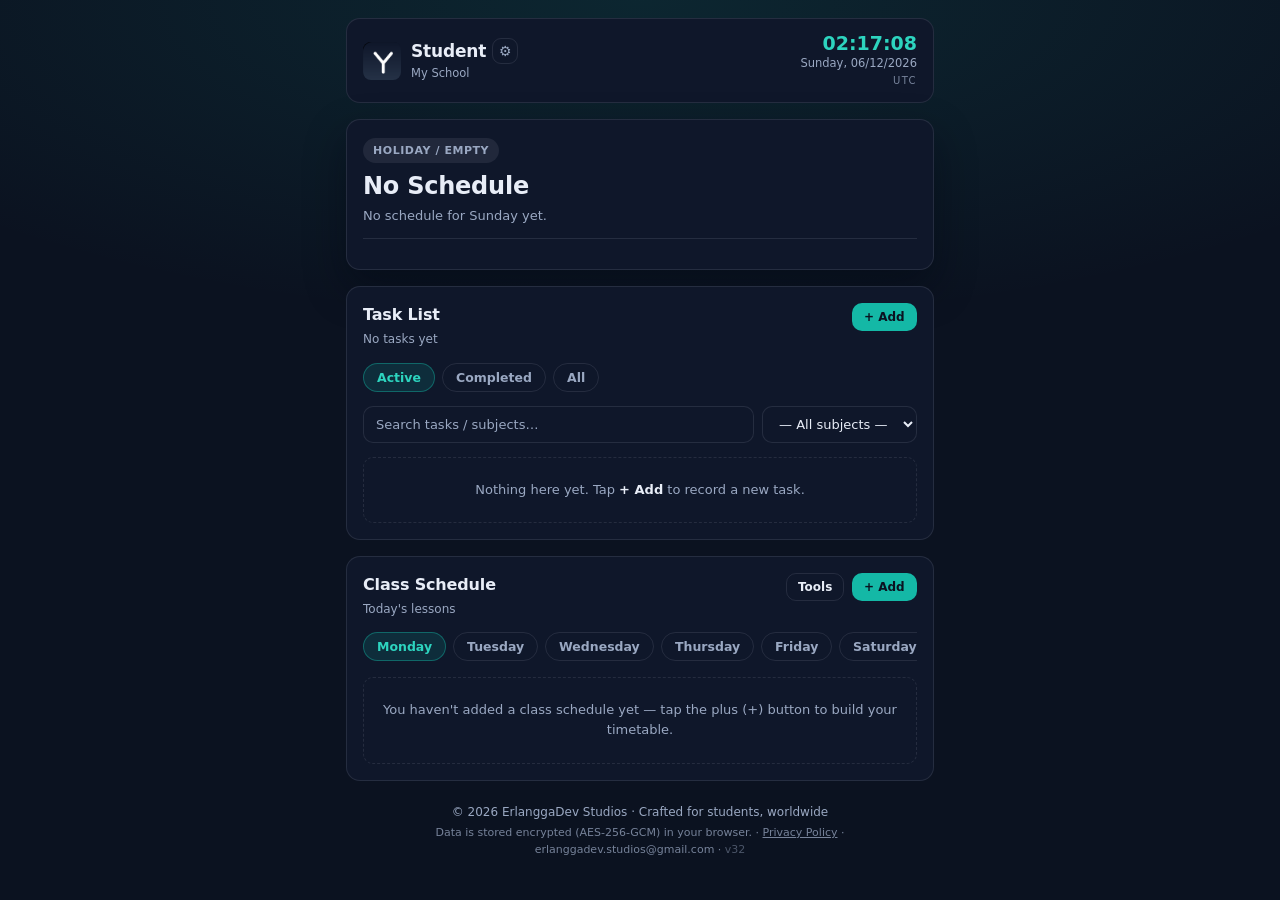
==== commit cc4bf5ca: "Home-screen icon follows the in-app custom icon When a custom icon is set (e.g. a cat photo), the ap" ====
--- a/index.html
+++ b/index.html
@@ -4,7 +4,7 @@
     <meta charset="UTF-8" />
     <meta name="viewport" content="width=device-width, initial-scale=1.0" />
     <meta name="theme-color" content="#0f172a" />
-    <meta http-equiv="Content-Security-Policy" content="default-src 'self'; script-src 'self'; style-src 'self' 'unsafe-inline' https://fonts.googleapis.com; font-src https://fonts.gstatic.com; img-src 'self' data: blob:; connect-src 'self' https://generativelanguage.googleapis.com https://worldtimeapi.org; base-uri 'self'; form-action 'none'; frame-ancestors 'none'; object-src 'none'; upgrade-insecure-requests" />
+    <meta http-equiv="Content-Security-Policy" content="default-src 'self'; script-src 'self'; manifest-src 'self' blob:; style-src 'self' 'unsafe-inline' https://fonts.googleapis.com; font-src https://fonts.gstatic.com; img-src 'self' data: blob:; connect-src 'self' https://generativelanguage.googleapis.com https://worldtimeapi.org; base-uri 'self'; form-action 'none'; frame-ancestors 'none'; object-src 'none'; upgrade-insecure-requests" />
     <title>YourTask — Class Schedule &amp; Tasks</title>
     <meta
       name="description"
@@ -135,7 +135,7 @@
 
       <footer class="app-footer">
         <p data-i18n="footer.brand">© 2026 ErlanggaDev Studios · Crafted for students, worldwide</p>
-        <p class="footer-sub"><span data-i18n="misc.dataEnc">Data is stored encrypted (AES-256-GCM) in your browser.</span> · <a href="privacy.html" style="color:inherit;" data-i18n="footer.privacy">Privacy Policy</a> · erlanggadev.studios@gmail.com · <span style="opacity:0.6;">v31</span></p>
+        <p class="footer-sub"><span data-i18n="misc.dataEnc">Data is stored encrypted (AES-256-GCM) in your browser.</span> · <a href="privacy.html" style="color:inherit;" data-i18n="footer.privacy">Privacy Policy</a> · erlanggadev.studios@gmail.com · <span style="opacity:0.6;">v32</span></p>
       </footer>
     </div>
 
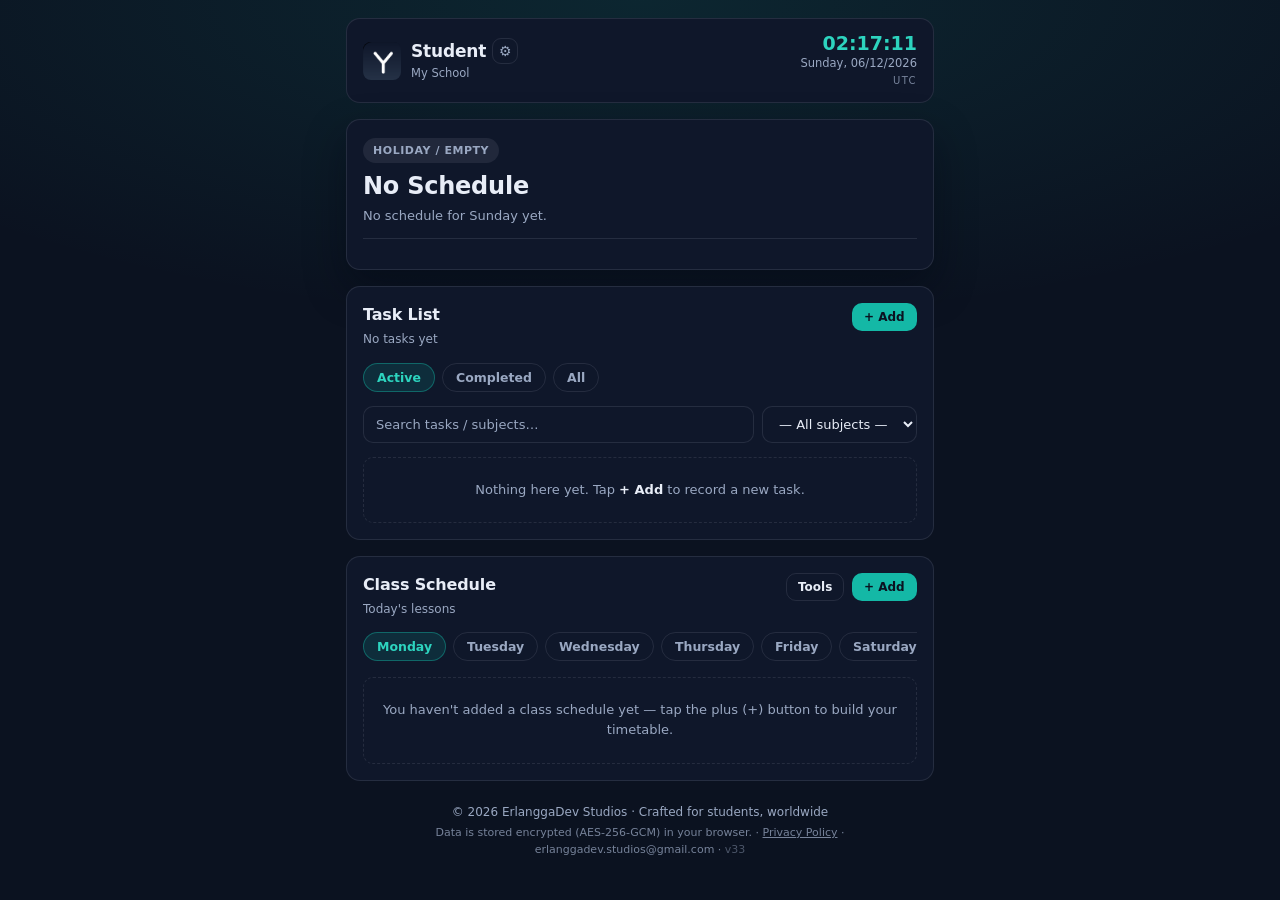
==== commit 1bffa219: "Revert runtime manifest override; restore proper WebAPK install The blob-manifest override broke ins" ====
--- a/index.html
+++ b/index.html
@@ -4,7 +4,7 @@
     <meta charset="UTF-8" />
     <meta name="viewport" content="width=device-width, initial-scale=1.0" />
     <meta name="theme-color" content="#0f172a" />
-    <meta http-equiv="Content-Security-Policy" content="default-src 'self'; script-src 'self'; manifest-src 'self' blob:; style-src 'self' 'unsafe-inline' https://fonts.googleapis.com; font-src https://fonts.gstatic.com; img-src 'self' data: blob:; connect-src 'self' https://generativelanguage.googleapis.com https://worldtimeapi.org; base-uri 'self'; form-action 'none'; frame-ancestors 'none'; object-src 'none'; upgrade-insecure-requests" />
+    <meta http-equiv="Content-Security-Policy" content="default-src 'self'; script-src 'self'; style-src 'self' 'unsafe-inline' https://fonts.googleapis.com; font-src https://fonts.gstatic.com; img-src 'self' data: blob:; connect-src 'self' https://generativelanguage.googleapis.com https://worldtimeapi.org; base-uri 'self'; form-action 'none'; frame-ancestors 'none'; object-src 'none'; upgrade-insecure-requests" />
     <title>YourTask — Class Schedule &amp; Tasks</title>
     <meta
       name="description"
@@ -135,7 +135,7 @@
 
       <footer class="app-footer">
         <p data-i18n="footer.brand">© 2026 ErlanggaDev Studios · Crafted for students, worldwide</p>
-        <p class="footer-sub"><span data-i18n="misc.dataEnc">Data is stored encrypted (AES-256-GCM) in your browser.</span> · <a href="privacy.html" style="color:inherit;" data-i18n="footer.privacy">Privacy Policy</a> · erlanggadev.studios@gmail.com · <span style="opacity:0.6;">v32</span></p>
+        <p class="footer-sub"><span data-i18n="misc.dataEnc">Data is stored encrypted (AES-256-GCM) in your browser.</span> · <a href="privacy.html" style="color:inherit;" data-i18n="footer.privacy">Privacy Policy</a> · erlanggadev.studios@gmail.com · <span style="opacity:0.6;">v33</span></p>
       </footer>
     </div>
 
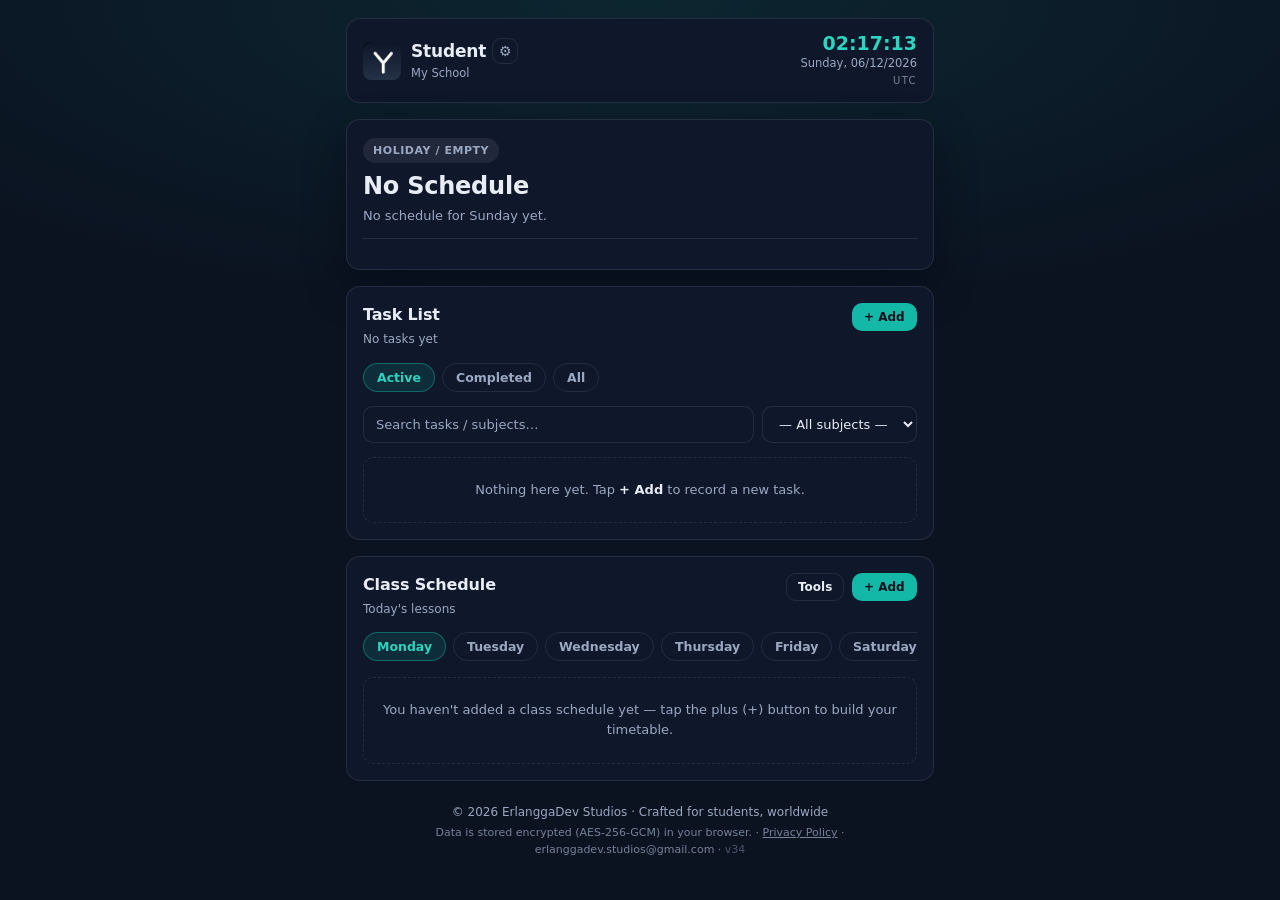
==== commit d37435c1: "Add monochrome icon for Android themed icons (Material You) Launchers on Android 13+ can tint the ap" ====
--- a/index.html
+++ b/index.html
@@ -135,7 +135,7 @@
 
       <footer class="app-footer">
         <p data-i18n="footer.brand">© 2026 ErlanggaDev Studios · Crafted for students, worldwide</p>
-        <p class="footer-sub"><span data-i18n="misc.dataEnc">Data is stored encrypted (AES-256-GCM) in your browser.</span> · <a href="privacy.html" style="color:inherit;" data-i18n="footer.privacy">Privacy Policy</a> · erlanggadev.studios@gmail.com · <span style="opacity:0.6;">v33</span></p>
+        <p class="footer-sub"><span data-i18n="misc.dataEnc">Data is stored encrypted (AES-256-GCM) in your browser.</span> · <a href="privacy.html" style="color:inherit;" data-i18n="footer.privacy">Privacy Policy</a> · erlanggadev.studios@gmail.com · <span style="opacity:0.6;">v34</span></p>
       </footer>
     </div>
 
